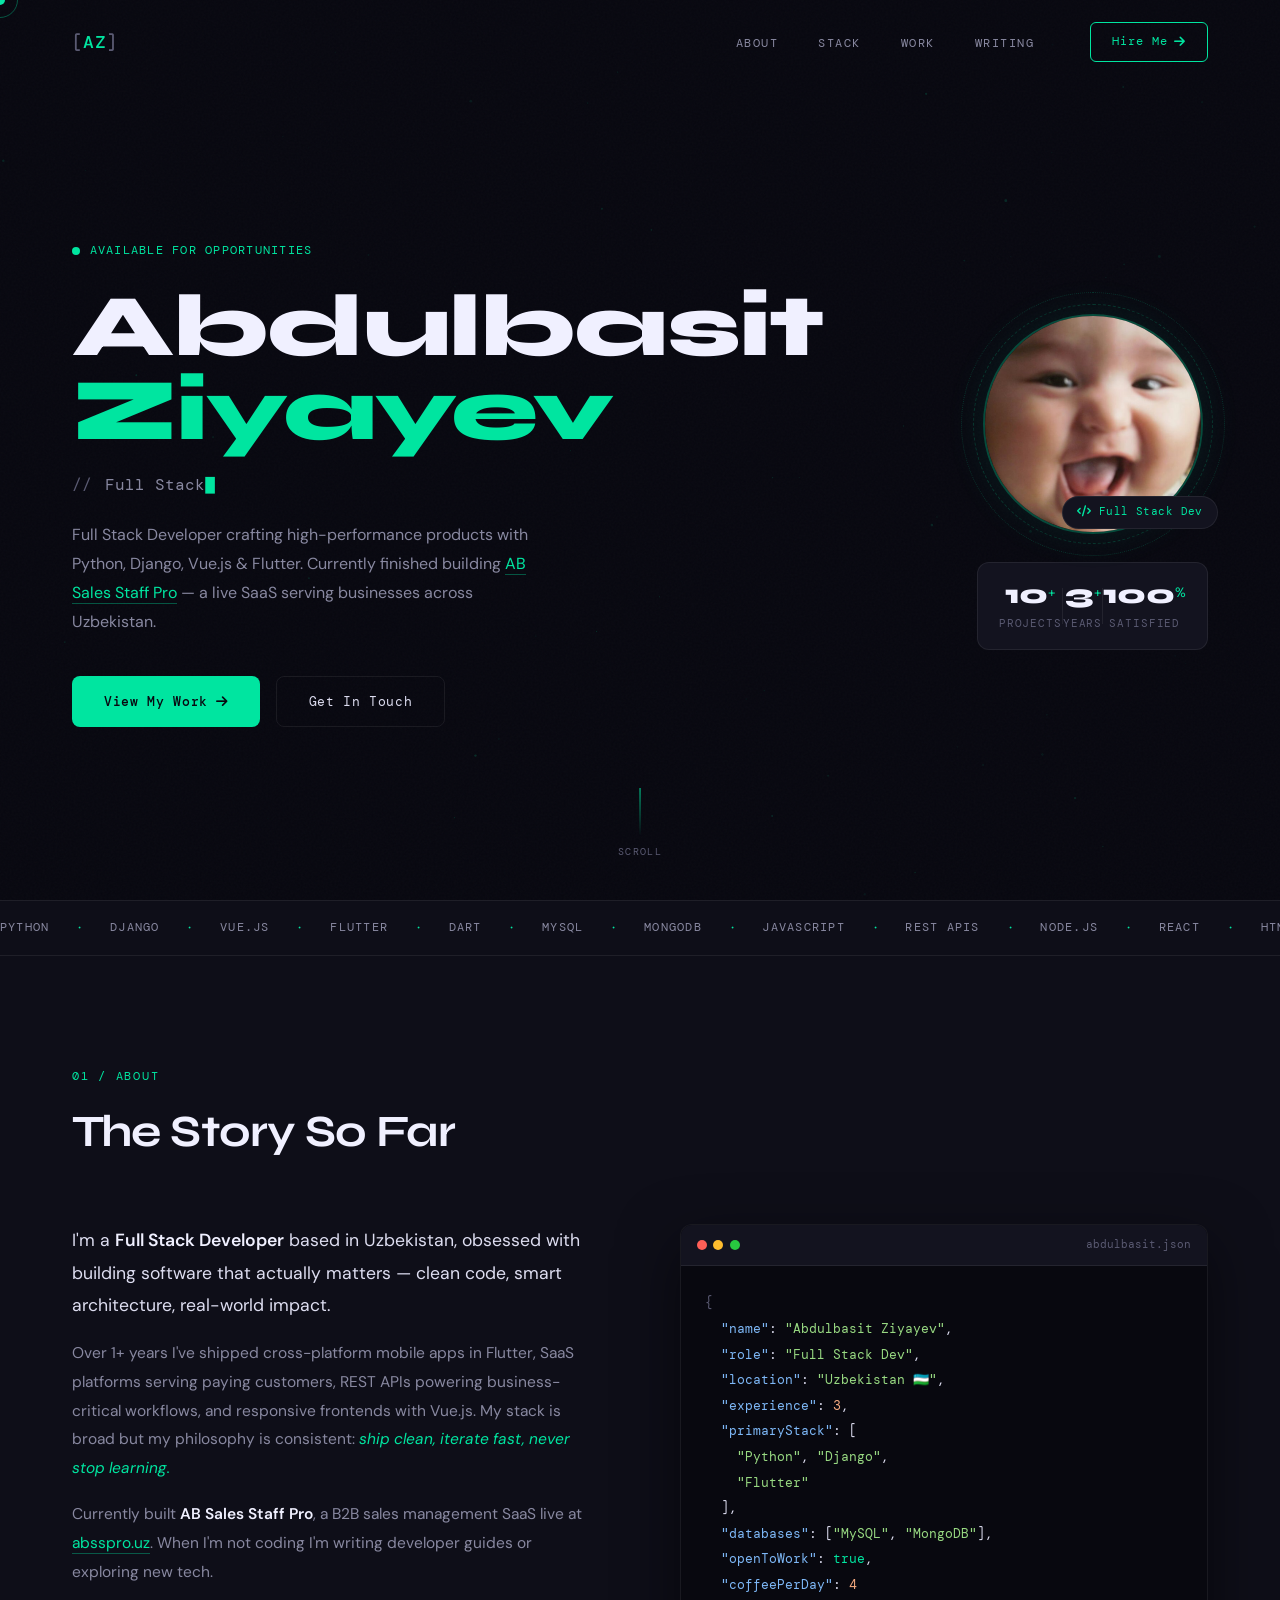
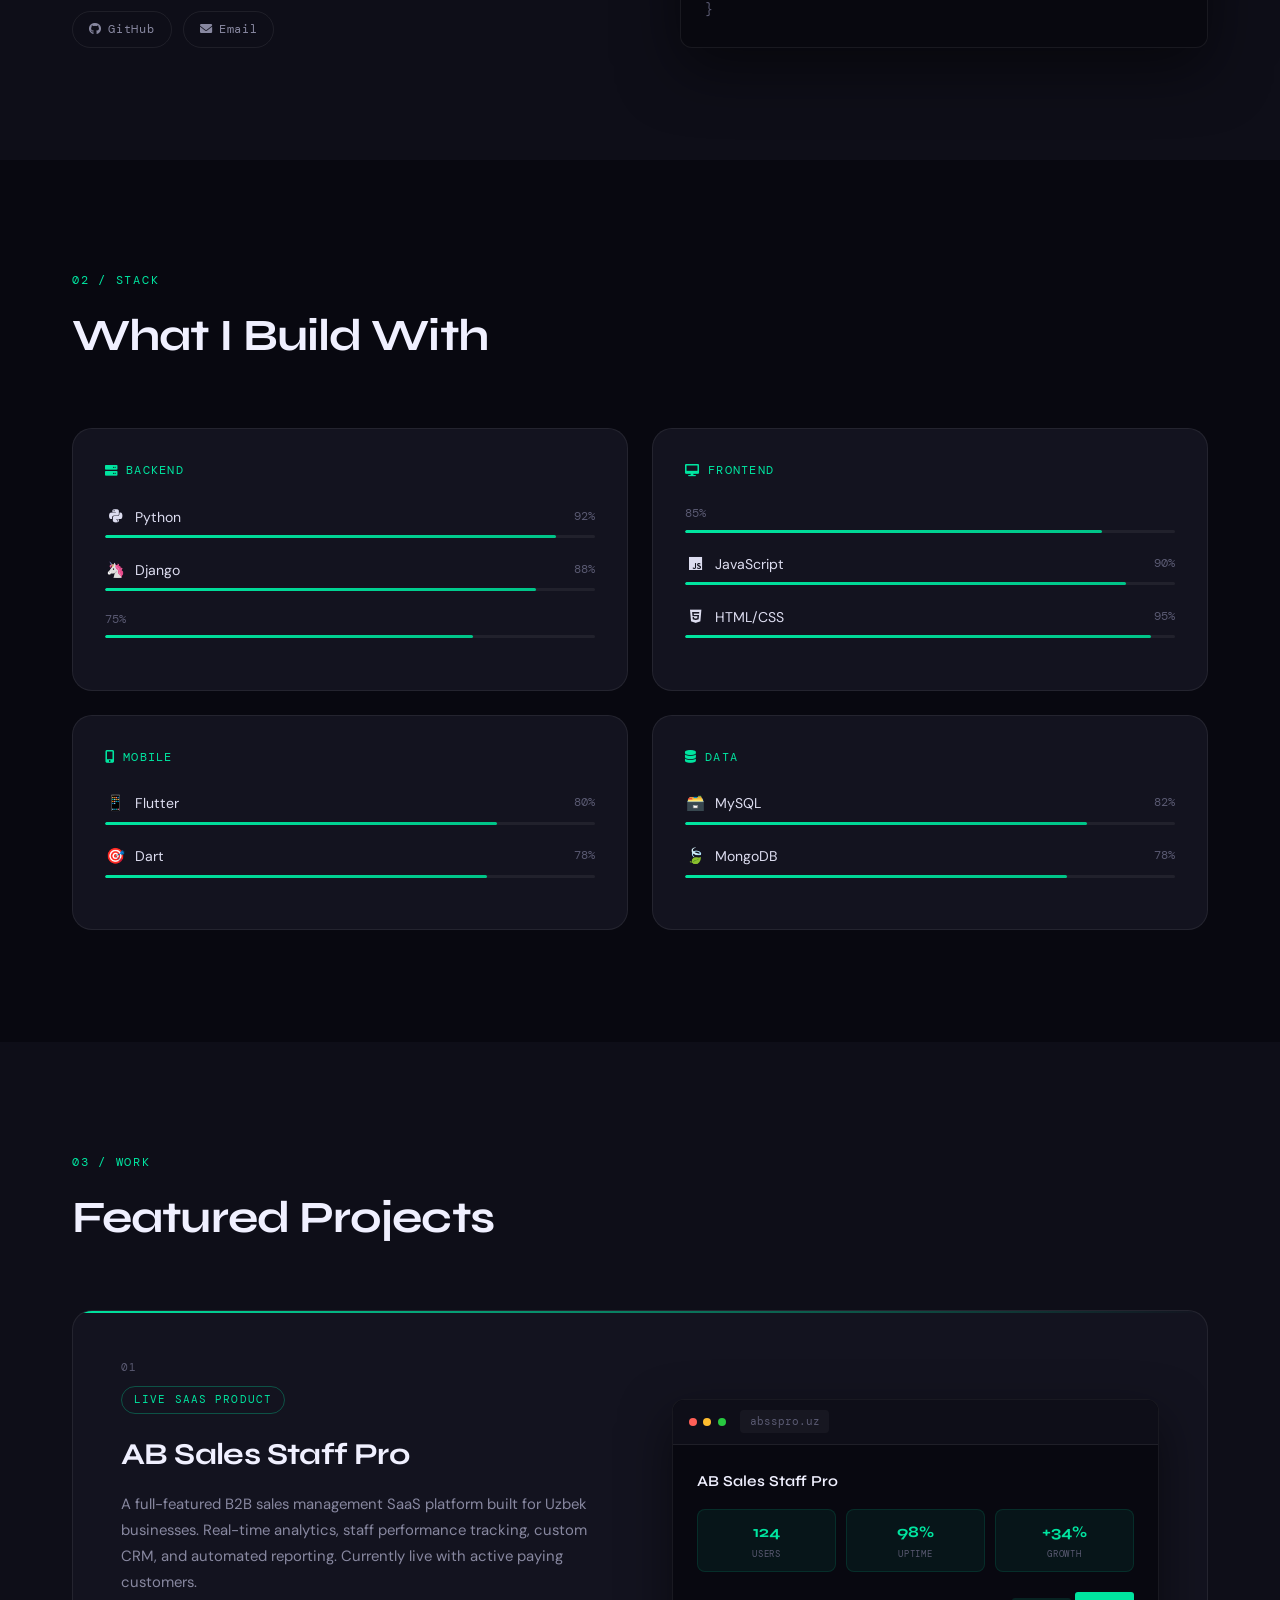
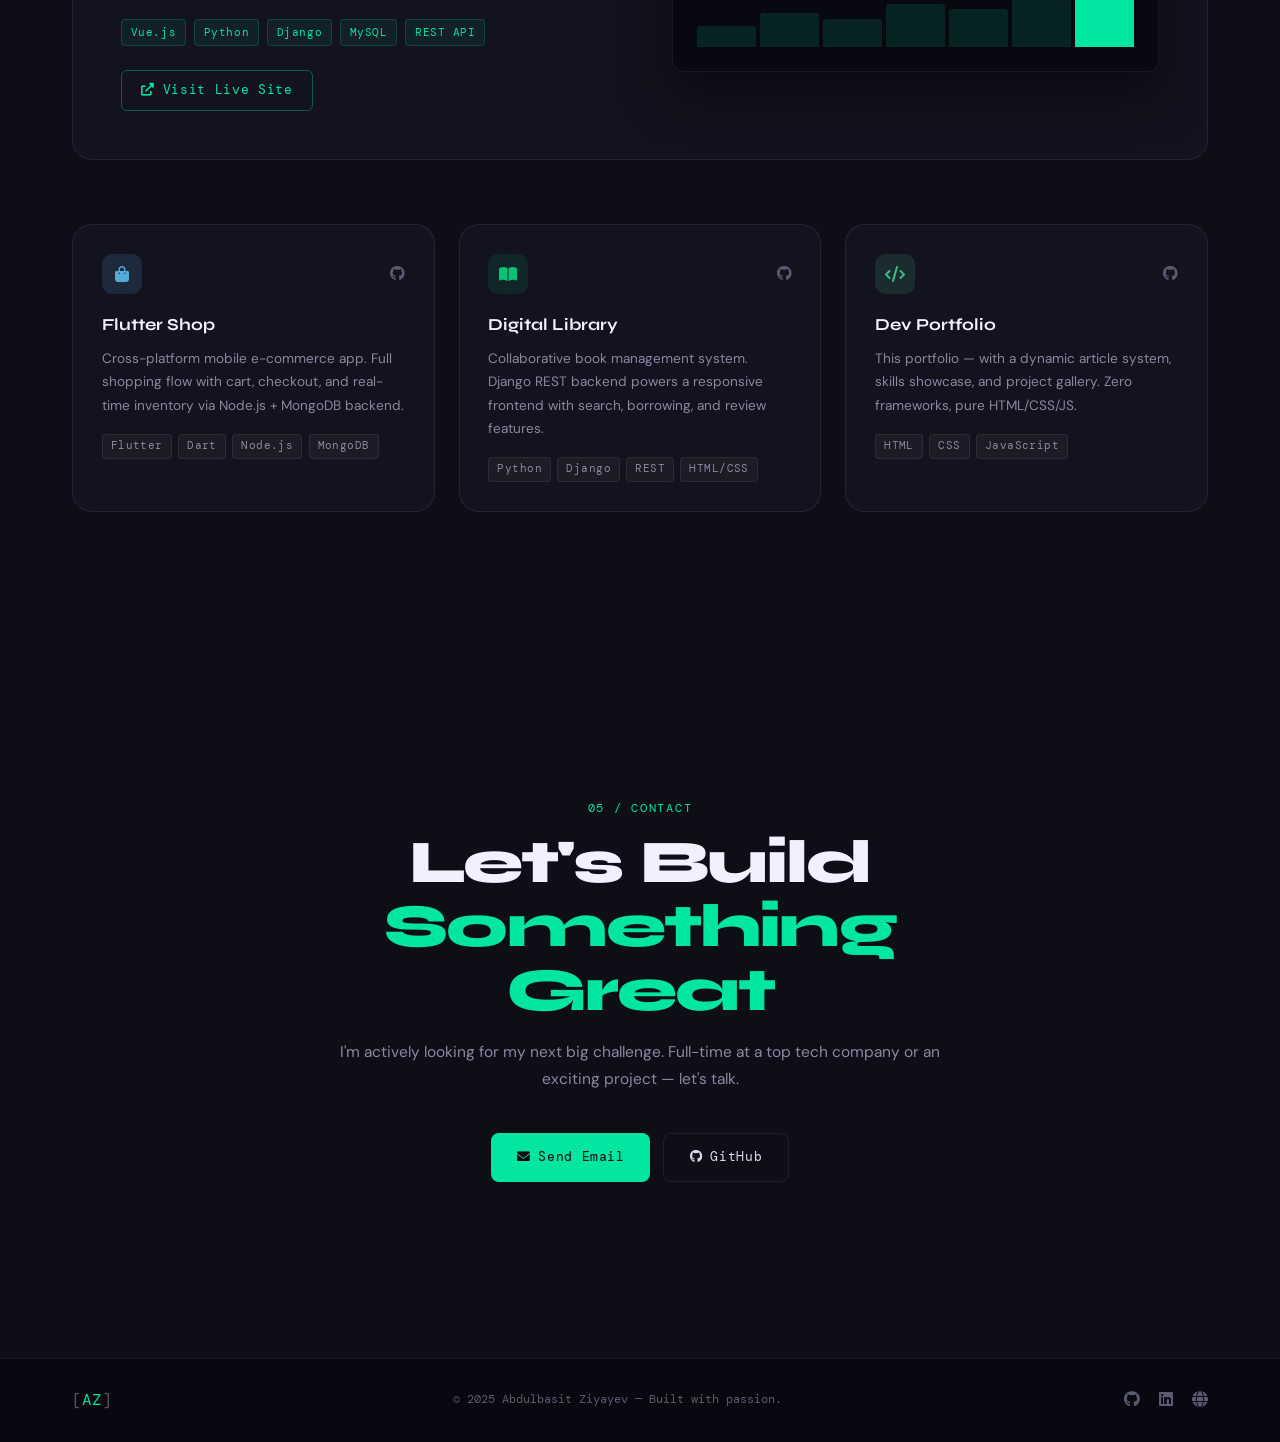
==== index.html @ 032d6f29 "Update index.html" ====
<!DOCTYPE html>
<html lang="en">
<head>
  <meta charset="UTF-8" />
  <meta name="viewport" content="width=device-width, initial-scale=1.0"/>
  <title>Abdulbasit Ziyayev — Full Stack Developer</title>
  <meta name="description" content="Abdulbasit Ziyayev — Full Stack Developer. Python, Django, Vue.js, Flutter. Building elegant, high-performance digital products. Open to big tech opportunities." />
  <meta name="keywords" content="Abdulbasit Ziyayev, Full Stack Developer, Python, Django, Vue.js, Flutter, Portfolio, Uzbekistan" />
  <link rel="preconnect" href="https://fonts.googleapis.com">
  <link href="https://fonts.googleapis.com/css2?family=Syne:wght@400;600;700;800&family=DM+Mono:ital,wght@0,300;0,400;0,500;1,300&family=DM+Sans:wght@300;400;500&display=swap" rel="stylesheet">
  <link href="https://cdnjs.cloudflare.com/ajax/libs/font-awesome/6.0.0/css/all.min.css" rel="stylesheet">
  <link rel="stylesheet" href="styles.css">
</head>
<body>
  <div class="cursor" id="cursor"></div>
  <div class="cursor-follower" id="cursorFollower"></div>
  <div class="noise"></div>

  <!-- NAV -->
  <nav class="navbar" id="navbar">
    <div class="nav-inner">
      <a href="#home" class="nav-logo"><span class="lb">[</span>AZ<span class="lb">]</span></a>
      <ul class="nav-links">
        <li><a href="#about" class="nav-link" data-text="About">About</a></li>
        <li><a href="#skills" class="nav-link" data-text="Stack">Stack</a></li>
        <li><a href="#projects" class="nav-link" data-text="Work">Work</a></li>
        <li><a href="articles.html" class="nav-link" data-text="Writing">Writing</a></li>
      </ul>
      <a href="#contact" class="nav-cta">Hire Me <i class="fas fa-arrow-right"></i></a>
      <button class="hamburger" id="hamburger" aria-label="Menu">
        <span></span><span></span>
      </button>
    </div>
    <div class="mobile-menu" id="mobileMenu">
      <a href="#about" class="m-link">About</a>
      <a href="#skills" class="m-link">Stack</a>
      <a href="#projects" class="m-link">Work</a>
      <a href="articles.html" class="m-link">Writing</a>
      <a href="#contact" class="m-link m-cta">Hire Me</a>
    </div>
  </nav>

  <!-- HERO -->
  <section id="home" class="hero">
    <canvas id="heroCanvas"></canvas>
    <div class="hero-content">
      <div class="hero-label"><span class="pulse-dot"></span>Available for opportunities</div>
      <h1 class="hero-name">
        <span class="hn-1">Abdulbasit</span>
        <span class="hn-2">Ziyayev</span>
      </h1>
      <div class="hero-role">
        <span class="role-prefix">// </span><span id="roleText"></span><span class="blink">█</span>
      </div>
      <p class="hero-desc">
        Full Stack Developer crafting high-performance products with Python, Django, Vue.js &amp; Flutter.
        Currently finished building <a href="https://absspro.uz/uz/" target="_blank" class="il">AB Sales Staff Pro</a>
        — a live SaaS serving businesses across Uzbekistan.
      </p>
      <div class="hero-btns">
        <a href="#projects" class="hbtn primary">View My Work <i class="fas fa-arrow-right"></i></a>
        <a href="#contact" class="hbtn ghost">Get In Touch</a>
      </div>
    </div>
    <div class="hero-aside">
      <div class="photo-wrap">
        <div class="photo-ring ring1"></div>
        <div class="photo-ring ring2"></div>
        <img src="profile_pic.jpg" alt="Abdulbasit Ziyayev" class="hero-photo" />
        <div class="photo-badge"><i class="fas fa-code"></i> Full Stack Dev</div>
      </div>
      <div class="hero-counters">
        <div class="hc"><span class="hc-n" data-target="10">0</span><sup>+</sup><div class="hc-l">Projects</div></div>
        <div class="hc-sep"></div>
        <div class="hc"><span class="hc-n" data-target="3">1</span><sup>+</sup><div class="hc-l">Years</div></div>
        <div class="hc-sep"></div>
        <div class="hc"><span class="hc-n" data-target="100">0</span><sup>%</sup><div class="hc-l">Satisfied</div></div>
      </div>
    </div>
    <div class="hero-scroll-hint">
      <div class="scroll-bar"></div>
      <span>scroll</span>
    </div>
  </section>

  <!-- MARQUEE STRIP -->
  <div class="marquee-wrap">
    <div class="marquee-track">
      <div class="marquee-inner" id="marqueeInner">
        <span>Python</span><em>·</em><span>Django</span><em>·</em><span>Vue.js</span><em>·</em>
        <span>Flutter</span><em>·</em><span>Dart</span><em>·</em><span>MySQL</span><em>·</em>
        <span>MongoDB</span><em>·</em><span>JavaScript</span><em>·</em><span>REST APIs</span><em>·</em>
        <span>Node.js</span><em>·</em><span>React</span><em>·</em><span>HTML/CSS</span><em>·</em>
        <span>Python</span><em>·</em><span>Django</span><em>·</em><span>Vue.js</span><em>·</em>
        <span>Flutter</span><em>·</em><span>Dart</span><em>·</em><span>MySQL</span><em>·</em>
        <span>MongoDB</span><em>·</em><span>JavaScript</span><em>·</em><span>REST APIs</span><em>·</em>
        <span>Node.js</span><em>·</em><span>React</span><em>·</em><span>HTML/CSS</span><em>·</em>
      </div>
    </div>
  </div>

  <!-- ABOUT -->
  <section id="about" class="section about-section">
    <div class="sc">
      <div class="sh">
        <span class="stag">01 / About</span>
        <h2 class="stitle">The Story So Far</h2>
      </div>
      <div class="about-grid">
        <div class="about-text reveal">
          <p class="ap lead">I'm a <strong>Full Stack Developer</strong> based in Uzbekistan, obsessed with building software that actually matters — clean code, smart architecture, real-world impact.</p>
          <p class="ap">Over 1+ years I've shipped cross-platform mobile apps in Flutter, SaaS platforms serving paying customers, REST APIs powering business-critical workflows, and responsive frontends with Vue.js. My stack is broad but my philosophy is consistent: <em>ship clean, iterate fast, never stop learning.</em></p>
          <p class="ap">Currently built <strong>AB Sales Staff Pro</strong>, a B2B sales management SaaS live at <a href="https://absspro.uz/uz/" target="_blank" class="il">absspro.uz</a>. When I'm not coding I'm writing developer guides or exploring new tech.</p>
          <div class="about-socials">
            <a href="https://github.com/javlonovic" target="_blank" class="sp"><i class="fab fa-github"></i> GitHub</a>
            <a href="mailto:javlonovic@gmail.com" class="sp"><i class="fas fa-envelope"></i> Email</a>
          </div>
        </div>
        <div class="about-card reveal">
          <div class="terminal">
            <div class="term-top">
              <span class="td r"></span><span class="td y"></span><span class="td g"></span>
              <span class="tname">abdulbasit.json</span>
            </div>
            <pre class="term-code"><span class="tb">{</span>
  <span class="tk">"name"</span>: <span class="ts">"Abdulbasit Ziyayev"</span>,
  <span class="tk">"role"</span>: <span class="ts">"Full Stack Dev"</span>,
  <span class="tk">"location"</span>: <span class="ts">"Uzbekistan 🇺🇿"</span>,
  <span class="tk">"experience"</span>: <span class="tn">3</span>,
  <span class="tk">"primaryStack"</span>: [
    <span class="ts">"Python"</span>, <span class="ts">"Django"</span>,
    <span class="ts">"Flutter"</span>
  ],
  <span class="tk">"databases"</span>: [<span class="ts">"MySQL"</span>, <span class="ts">"MongoDB"</span>],
  <span class="tk">"openToWork"</span>: <span class="tg">true</span>,
  <span class="tk">"coffeePerDay"</span>: <span class="tn">4</span>
<span class="tb">}</span></pre>
          </div>
        </div>
      </div>
    </div>
  </section>

  <!-- SKILLS -->
  <section id="skills" class="section skills-section">
    <div class="sc">
      <div class="sh">
        <span class="stag">02 / Stack</span>
        <h2 class="stitle">What I Build With</h2>
      </div>
      <div class="skill-groups">
        <div class="sg reveal">
          <div class="sg-label"><i class="fas fa-server"></i> Backend</div>
          <div class="sg-list">
            <div class="si"><div class="si-head"><span class="si-icon"><i class="fab fa-python"></i></span><span class="si-name">Python</span><span class="si-pct">92%</span></div><div class="si-bar"><div class="si-fill" data-w="92"></div></div></div>
            <div class="si"><div class="si-head"><span class="si-icon">🦄</span><span class="si-name">Django</span><span class="si-pct">88%</span></div><div class="si-bar"><div class="si-fill" data-w="88"></div></div></div>
            <div class="si"><div class="si-head"><span class="si-pct">75%</span></div><div class="si-bar"><div class="si-fill" data-w="75"></div></div></div>
          </div>
        </div>
        <div class="sg reveal">
          <div class="sg-label"><i class="fas fa-desktop"></i> Frontend</div>
          <div class="sg-list">
            <div class="si"><div class="si-head"><span class="si-pct">85%</span></div><div class="si-bar"><div class="si-fill" data-w="85"></div></div></div>
            <div class="si"><div class="si-head"><span class="si-icon"><i class="fab fa-js"></i></span><span class="si-name">JavaScript</span><span class="si-pct">90%</span></div><div class="si-bar"><div class="si-fill" data-w="90"></div></div></div>
            <div class="si"><div class="si-head"><span class="si-icon"><i class="fab fa-html5"></i></span><span class="si-name">HTML/CSS</span><span class="si-pct">95%</span></div><div class="si-bar"><div class="si-fill" data-w="95"></div></div></div>
          </div>
        </div>
        <div class="sg reveal">
          <div class="sg-label"><i class="fas fa-mobile-alt"></i> Mobile</div>
          <div class="sg-list">
            <div class="si"><div class="si-head"><span class="si-icon">📱</span><span class="si-name">Flutter</span><span class="si-pct">80%</span></div><div class="si-bar"><div class="si-fill" data-w="80"></div></div></div>
            <div class="si"><div class="si-head"><span class="si-icon">🎯</span><span class="si-name">Dart</span><span class="si-pct">78%</span></div><div class="si-bar"><div class="si-fill" data-w="78"></div></div></div>
          </div>
        </div>
        <div class="sg reveal">
          <div class="sg-label"><i class="fas fa-database"></i> Data</div>
          <div class="sg-list">
            <div class="si"><div class="si-head"><span class="si-icon">🗃️</span><span class="si-name">MySQL</span><span class="si-pct">82%</span></div><div class="si-bar"><div class="si-fill" data-w="82"></div></div></div>
            <div class="si"><div class="si-head"><span class="si-icon">🍃</span><span class="si-name">MongoDB</span><span class="si-pct">78%</span></div><div class="si-bar"><div class="si-fill" data-w="78"></div></div></div>
          </div>
        </div>
      </div>
    </div>
  </section>

  <!-- PROJECTS -->
  <section id="projects" class="section projects-section">
    <div class="sc">
      <div class="sh">
        <span class="stag">03 / Work</span>
        <h2 class="stitle">Featured Projects</h2>
      </div>

      <!-- Featured Project -->
      <div class="featured-project reveal">
        <div class="fp-info">
          <span class="fp-index">01</span>
          <span class="fp-type">Live SaaS Product</span>
          <h3 class="fp-name">AB Sales Staff Pro</h3>
          <p class="fp-desc">A full-featured B2B sales management SaaS platform built for Uzbek businesses. Real-time analytics, staff performance tracking, custom CRM, and automated reporting. Currently live with active paying customers.</p>
          <div class="fp-stack"><span>Vue.js</span><span>Python</span><span>Django</span><span>MySQL</span><span>REST API</span></div>
          <a href="https://absspro.uz/uz/" target="_blank" class="fp-link"><i class="fas fa-external-link-alt"></i> Visit Live Site</a>
        </div>
        <div class="fp-mock">
          <div class="mock-browser">
            <div class="mb-bar"><span></span><span></span><span></span><div class="mb-url">absspro.uz</div></div>
            <div class="mb-content">
              <div class="mb-title">AB Sales Staff Pro</div>
              <div class="mb-metrics">
                <div class="mm"><div class="mm-val">124</div><div class="mm-lbl">Users</div></div>
                <div class="mm"><div class="mm-val">98%</div><div class="mm-lbl">Uptime</div></div>
                <div class="mm"><div class="mm-val">+34%</div><div class="mm-lbl">Growth</div></div>
              </div>
              <div class="mb-chart">
                <div class="cb" style="height:38%"></div>
                <div class="cb" style="height:62%"></div>
                <div class="cb" style="height:50%"></div>
                <div class="cb" style="height:78%"></div>
                <div class="cb" style="height:68%"></div>
                <div class="cb" style="height:88%"></div>
                <div class="cb active" style="height:100%"></div>
              </div>
            </div>
          </div>
        </div>
      </div>

      <!-- Project Cards -->
      <div class="proj-grid">
        <div class="pc reveal">
          <div class="pc-hd">
            <div class="pci flutter"><i class="fas fa-shopping-bag"></i></div>
            <a href="https://github.com/javlonovic/shop_flutter" target="_blank" class="pc-gh"><i class="fab fa-github"></i></a>
          </div>
          <h4 class="pct">Flutter Shop</h4>
          <p class="pcd">Cross-platform mobile e-commerce app. Full shopping flow with cart, checkout, and real-time inventory via Node.js + MongoDB backend.</p>
          <div class="pcs"><span>Flutter</span><span>Dart</span><span>Node.js</span><span>MongoDB</span></div>
        </div>
        <div class="pc reveal">
          <div class="pc-hd">
            <div class="pci dj"><i class="fas fa-book-open"></i></div>
            <a href="#" class="pc-gh"><i class="fab fa-github"></i></a>
          </div>
          <h4 class="pct">Digital Library</h4>
          <p class="pcd">Collaborative book management system. Django REST backend powers a responsive frontend with search, borrowing, and review features.</p>
          <div class="pcs"><span>Python</span><span>Django</span><span>REST</span><span>HTML/CSS</span></div>
        </div>
        <div class="pc reveal">
          <div class="pc-hd">
            <div class="pci vue"><i class="fas fa-code"></i></div>
            <a href="https://github.com/javlonovic/portfolio" target="_blank" class="pc-gh"><i class="fab fa-github"></i></a>
          </div>
          <h4 class="pct">Dev Portfolio</h4>
          <p class="pcd">This portfolio — with a dynamic article system, skills showcase, and project gallery. Zero frameworks, pure HTML/CSS/JS.</p>
          <div class="pcs"><span>HTML</span><span>CSS</span><span>JavaScript</span></div>
        </div>
      </div>
    </div>
  </section>

  
  <!-- CONTACT -->
  <section id="contact" class="section contact-section">
    <div class="sc">
      <div class="contact-box reveal">
        <span class="stag">05 / Contact</span>
        <h2 class="contact-h">Let's Build<br><span class="accent">Something Great</span></h2>
        <p class="contact-p">I'm actively looking for my next big challenge. Full-time at a top tech company or an exciting project — let's talk.</p>
        <div class="contact-btns">
          <a href="mailto:javlonovic@gmail.com" class="cbtn primary"><i class="fas fa-envelope"></i> Send Email</a>
          <a href="https://github.com/javlonovic" target="_blank" class="cbtn ghost"><i class="fab fa-github"></i> GitHub</a>
        </div>
      </div>
    </div>
  </section>

  <!-- FOOTER -->
  <footer class="site-footer">
    <div class="sf-inner">
      <span class="sf-logo"><span class="lb">[</span>AZ<span class="lb">]</span></span>
      <span class="sf-copy">© 2025 Abdulbasit Ziyayev — Built with passion.</span>
      <div class="sf-links">
        <a href="https://github.com/javlonovic" target="_blank"><i class="fab fa-github"></i></a>
        <a href="#"><i class="fab fa-linkedin"></i></a>
        <a href="https://absspro.uz/uz/" target="_blank"><i class="fas fa-globe"></i></a>
      </div>
    </div>
  </footer>

  <script src="script.js"></script>
</body>
</html>
---- styles.css ----
/* ============================================================
   ABDULBASIT ZIYAYEV — PORTFOLIO STYLES
   Design: Dark editorial with electric green accents
   Fonts: Syne (display) + DM Mono (code) + DM Sans (body)
============================================================ */

/* ── Variables ─────────────────────────────────────────── */
:root {
  --bg:        #080810;
  --bg2:       #0e0e18;
  --bg3:       #13131f;
  --border:    rgba(255,255,255,0.07);
  --accent:    #00e5a0;
  --accent2:   #00c488;
  --dim:       #5a5a72;
  --muted:     #8888a0;
  --text:      #ddddf0;
  --white:     #f0f0ff;
  --font-d:    'Syne', sans-serif;
  --font-m:    'DM Mono', monospace;
  --font-b:    'DM Sans', sans-serif;
  --r:         12px;
  --r2:        20px;
  --ease:      cubic-bezier(0.25, 0.46, 0.45, 0.94);
}

/* ── Reset ─────────────────────────────────────────────── */
*, *::before, *::after { margin:0; padding:0; box-sizing:border-box; }
html { scroll-behavior:smooth; font-size:16px; }
body {
  background: var(--bg);
  color: var(--text);
  font-family: var(--font-b);
  line-height: 1.6;
  overflow-x: hidden;
  cursor: none;
}
a { color: inherit; text-decoration: none; }
img { max-width: 100%; display: block; }
button { cursor: none; border: none; background: none; }

/* ── Cursor ─────────────────────────────────────────────── */
.cursor {
  width: 10px; height: 10px;
  background: var(--accent);
  border-radius: 50%;
  position: fixed; top: 0; left: 0;
  pointer-events: none; z-index: 9999;
  transform: translate(-50%,-50%);
  transition: width 0.2s, height 0.2s;
  mix-blend-mode: screen;
}
.cursor-follower {
  width: 36px; height: 36px;
  border: 1.5px solid rgba(0,229,160,0.35);
  border-radius: 50%;
  position: fixed; top: 0; left: 0;
  pointer-events: none; z-index: 9998;
  transform: translate(-50%,-50%);
  transition: transform 0.18s var(--ease), opacity 0.2s;
}

/* ── Noise Overlay ──────────────────────────────────────── */
.noise {
  position: fixed; inset: 0; pointer-events: none; z-index: 1;
  opacity: 0.025;
  background-image: url("data:image/svg+xml,%3Csvg viewBox='0 0 512 512' xmlns='http://www.w3.org/2000/svg'%3E%3Cfilter id='n'%3E%3CfeTurbulence type='fractalNoise' baseFrequency='0.85' numOctaves='4' stitchTiles='stitch'/%3E%3C/filter%3E%3Crect width='100%25' height='100%25' filter='url(%23n)'/%3E%3C/svg%3E");
}

/* ── Navbar ─────────────────────────────────────────────── */
.navbar {
  position: fixed; top: 0; width: 100%; z-index: 500;
  transition: background 0.3s, border-color 0.3s;
  border-bottom: 1px solid transparent;
}
.navbar.scrolled {
  background: rgba(8,8,16,0.92);
  border-color: var(--border);
  backdrop-filter: blur(16px);
}
.nav-inner {
  max-width: 1200px; margin: 0 auto;
  padding: 1.4rem 2rem;
  display: flex; align-items: center; gap: 2rem;
}
.nav-logo {
  font-family: var(--font-m); font-size: 1.1rem;
  color: var(--accent); font-weight: 500; letter-spacing: 0.02em;
}
.lb { color: var(--dim); }
.nav-links {
  display: flex; gap: 2.5rem; list-style: none; margin-left: auto;
}
.nav-link {
  font-family: var(--font-m); font-size: 0.78rem;
  color: var(--muted); letter-spacing: 0.12em;
  text-transform: uppercase;
  transition: color 0.2s;
  position: relative;
}
.nav-link::after {
  content: ''; position: absolute; bottom: -3px; left: 0;
  width: 0; height: 1px; background: var(--accent);
  transition: width 0.25s var(--ease);
}
.nav-link:hover { color: var(--white); }
.nav-link:hover::after { width: 100%; }
.nav-cta {
  margin-left: 1.5rem;
  font-family: var(--font-m); font-size: 0.78rem; letter-spacing: 0.08em;
  padding: 0.55rem 1.3rem;
  border: 1px solid var(--accent);
  color: var(--accent); border-radius: 6px;
  transition: background 0.2s, color 0.2s;
  white-space: nowrap; display: flex; align-items: center; gap: 0.4rem;
}
.nav-cta:hover { background: var(--accent); color: var(--bg); }
.hamburger {
  display: none; flex-direction: column; gap: 6px;
  padding: 4px; margin-left: auto;
}
.hamburger span {
  display: block; width: 22px; height: 2px;
  background: var(--text); border-radius: 2px; transition: 0.3s;
}
.hamburger.open span:nth-child(1) { transform: rotate(45deg) translate(5px,5px); }
.hamburger.open span:nth-child(2) { transform: rotate(-45deg) translate(5px,-5px); }
.mobile-menu {
  display: none; flex-direction: column; align-items: center;
  background: rgba(8,8,16,0.98); border-top: 1px solid var(--border);
  padding: 1.5rem 0;
}
.mobile-menu.open { display: flex; }
.m-link {
  font-family: var(--font-m); font-size: 0.9rem; letter-spacing: 0.1em;
  text-transform: uppercase; color: var(--muted);
  padding: 0.9rem 2rem; width: 100%; text-align: center;
  transition: color 0.2s, background 0.2s;
}
.m-link:hover { color: var(--white); background: rgba(255,255,255,0.03); }
.m-cta { color: var(--accent); }

/* ── Hero ───────────────────────────────────────────────── */
.hero {
  min-height: 100vh;
  display: grid; grid-template-columns: 1fr auto;
  align-items: center; gap: 4rem;
  padding: 8rem 2rem 4rem;
  max-width: 1200px; margin: 0 auto;
  position: relative;
}
#heroCanvas {
  position: fixed; inset: 0; width: 100%; height: 100%;
  pointer-events: none; z-index: 0; opacity: 0.3;
}
.hero-content, .hero-aside { position: relative; z-index: 2; }
.hero-label {
  display: inline-flex; align-items: center; gap: 0.6rem;
  font-family: var(--font-m); font-size: 0.78rem; letter-spacing: 0.1em;
  color: var(--accent); text-transform: uppercase; margin-bottom: 1.5rem;
}
.pulse-dot {
  width: 8px; height: 8px; border-radius: 50%; background: var(--accent);
  animation: pulseDot 2s infinite;
}
@keyframes pulseDot {
  0%,100% { box-shadow: 0 0 0 0 rgba(0,229,160,0.6); }
  50%      { box-shadow: 0 0 0 8px rgba(0,229,160,0); }
}
.hero-name {
  font-family: var(--font-d); font-weight: 800;
  font-size: clamp(3rem, 7vw, 5.5rem);
  line-height: 0.95; letter-spacing: -0.02em;
  margin-bottom: 1.2rem;
}
.hn-1 { display: block; color: var(--white); opacity: 0; animation: slideUp 0.7s var(--ease) 0.2s forwards; }
.hn-2 { display: block; color: var(--accent); opacity: 0; animation: slideUp 0.7s var(--ease) 0.4s forwards; }
@keyframes slideUp {
  from { opacity: 0; transform: translateY(28px); }
  to   { opacity: 1; transform: translateY(0); }
}
.hero-role {
  font-family: var(--font-m); font-size: 1rem; color: var(--muted);
  margin-bottom: 1.5rem; opacity: 0; animation: fadeIn 0.6s ease 0.8s forwards;
}
.role-prefix { color: var(--dim); margin-right: 0.2rem; }
.blink { animation: blink 1s step-end infinite; color: var(--accent); }
@keyframes blink { 0%,100%{opacity:1} 50%{opacity:0} }
@keyframes fadeIn { from{opacity:0} to{opacity:1} }
.hero-desc {
  font-size: 1rem; color: var(--muted); line-height: 1.8;
  max-width: 480px; margin-bottom: 2.5rem;
  opacity: 0; animation: fadeIn 0.6s ease 1s forwards;
}
.il {
  color: var(--accent);
  border-bottom: 1px solid rgba(0,229,160,0.35);
  transition: border-color 0.2s;
}
.il:hover { border-color: var(--accent); }
.hero-btns {
  display: flex; gap: 1rem; flex-wrap: wrap;
  opacity: 0; animation: fadeIn 0.6s ease 1.2s forwards;
}
.hbtn {
  font-family: var(--font-m); font-size: 0.82rem; letter-spacing: 0.05em;
  padding: 0.85rem 2rem; border-radius: 8px;
  transition: all 0.25s var(--ease);
  display: inline-flex; align-items: center; gap: 0.5rem;
}
.hbtn.primary { background: var(--accent); color: var(--bg); font-weight: 500; }
.hbtn.primary:hover { background: var(--accent2); transform: translateY(-2px); box-shadow: 0 8px 24px rgba(0,229,160,0.3); }
.hbtn.ghost { border: 1px solid var(--border); color: var(--text); }
.hbtn.ghost:hover { border-color: var(--accent); color: var(--accent); transform: translateY(-2px); }

/* Hero Aside */
.hero-aside {
  display: flex; flex-direction: column; align-items: center; gap: 1.8rem;
  opacity: 0; animation: fadeIn 0.8s ease 0.6s forwards;
}
.photo-wrap { position: relative; width: 220px; height: 220px; }
.photo-ring {
  position: absolute; border-radius: 50%;
  border: 1px dashed rgba(0,229,160,0.18);
}
.ring1 { inset: -10px; animation: spinRing 9s linear infinite; }
.ring2 { inset: -22px; border-style: dotted; animation: spinRing 15s linear infinite reverse; }
@keyframes spinRing { to { transform: rotate(360deg); } }
.hero-photo {
  width: 220px; height: 220px; border-radius: 50%;
  object-fit: cover; border: 2px solid rgba(0,229,160,0.3);
  box-shadow: 0 0 40px rgba(0,229,160,0.1);
}
.photo-badge {
  position: absolute; bottom: 5px; right: -15px;
  background: var(--bg3); border: 1px solid var(--border);
  border-radius: 30px; padding: 0.4rem 0.85rem;
  font-family: var(--font-m); font-size: 0.7rem; color: var(--accent);
  white-space: nowrap; letter-spacing: 0.04em;
}
.hero-counters {
  display: flex; gap: 0; align-items: center;
  background: var(--bg3); border: 1px solid var(--border);
  border-radius: var(--r); padding: 1.1rem 1.3rem; width: 100%;
}
.hc { text-align: center; flex: 1; }
.hc-n {
  font-family: var(--font-d); font-size: 1.7rem; font-weight: 800;
  color: var(--white); line-height: 1;
}
.hc sup { font-size: 0.85rem; color: var(--accent); }
.hc-l { font-size: 0.68rem; color: var(--dim); text-transform: uppercase; letter-spacing: 0.08em; margin-top: 4px; font-family: var(--font-m); }
.hc-sep { width: 1px; height: 36px; background: var(--border); }
.hero-scroll-hint {
  position: absolute; bottom: 2.5rem; left: 50%;
  transform: translateX(-50%);
  display: flex; flex-direction: column; align-items: center; gap: 0.5rem;
  z-index: 2;
}
.scroll-bar {
  width: 1px; height: 48px; background: linear-gradient(to bottom, var(--accent), transparent);
  animation: scrollBar 2s ease infinite;
}
@keyframes scrollBar {
  0%   { transform: scaleY(0); transform-origin: top; opacity: 1; }
  60%  { transform: scaleY(1); transform-origin: top; opacity: 1; }
  100% { transform: scaleY(1); transform-origin: bottom; opacity: 0; }
}
.hero-scroll-hint span { font-family: var(--font-m); font-size: 0.62rem; color: var(--dim); text-transform: uppercase; letter-spacing: 0.15em; }

/* ── Marquee ─────────────────────────────────────────────── */
.marquee-wrap {
  overflow: hidden; border-top: 1px solid var(--border); border-bottom: 1px solid var(--border);
  background: var(--bg2); padding: 0.9rem 0; position: relative; z-index: 3;
}
.marquee-track { display: flex; overflow: hidden; }
.marquee-inner {
  display: flex; align-items: center; gap: 1.8rem;
  white-space: nowrap; flex-shrink: 0;
  animation: marquee 24s linear infinite; padding-right: 1.8rem;
}
.marquee-inner span { font-family: var(--font-m); font-size: 0.78rem; letter-spacing: 0.1em; text-transform: uppercase; color: var(--muted); }
.marquee-inner em { color: var(--accent); font-style: normal; }
@keyframes marquee { from { transform: translateX(0); } to { transform: translateX(-50%); } }

/* ── Section Base ────────────────────────────────────────── */
.section { padding: 7rem 0; position: relative; z-index: 2; }
.sc { max-width: 1200px; margin: 0 auto; padding: 0 2rem; }
.sh { margin-bottom: 3.5rem; }
.stag {
  font-family: var(--font-m); font-size: 0.72rem; letter-spacing: 0.15em;
  text-transform: uppercase; color: var(--accent);
  display: block; margin-bottom: 0.6rem;
}
.stitle {
  font-family: var(--font-d); font-weight: 700;
  font-size: clamp(2rem, 4vw, 2.8rem); color: var(--white);
  letter-spacing: -0.02em;
}

/* Reveal */
.reveal {
  opacity: 0; transform: translateY(28px);
  transition: opacity 0.7s var(--ease), transform 0.7s var(--ease);
}
.reveal.visible { opacity: 1; transform: translateY(0); }

/* ── About ───────────────────────────────────────────────── */
.about-section { background: var(--bg2); }
.about-grid { display: grid; grid-template-columns: 1fr 1fr; gap: 5rem; align-items: start; }
.ap { font-size: 0.97rem; color: var(--muted); line-height: 1.85; margin-bottom: 1.1rem; }
.ap.lead { font-size: 1.1rem; color: var(--text); }
.ap strong { color: var(--white); font-weight: 600; }
.ap em { color: var(--accent); font-style: italic; }
.about-socials { display: flex; flex-wrap: wrap; gap: 0.7rem; margin-top: 1.5rem; }
.sp {
  display: inline-flex; align-items: center; gap: 0.4rem;
  font-family: var(--font-m); font-size: 0.76rem; letter-spacing: 0.06em;
  padding: 0.5rem 1rem; border: 1px solid var(--border); border-radius: 30px;
  color: var(--muted); transition: all 0.2s;
}
.sp:hover { border-color: var(--accent); color: var(--accent); }

/* Terminal card */
.terminal {
  background: #08080f; border: 1px solid var(--border);
  border-radius: var(--r); overflow: hidden;
  box-shadow: 0 20px 60px rgba(0,0,0,0.5);
}
.term-top {
  display: flex; align-items: center; gap: 0.4rem;
  padding: 0.7rem 1rem; border-bottom: 1px solid var(--border);
  background: var(--bg3);
}
.td { width: 10px; height: 10px; border-radius: 50%; }
.td.r { background: #ff5f57; }
.td.y { background: #febc2e; }
.td.g { background: #28c840; }
.tname { font-family: var(--font-m); font-size: 0.7rem; color: var(--dim); margin-left: auto; }
.term-code {
  padding: 1.5rem; font-family: var(--font-m); font-size: 0.82rem;
  line-height: 1.95; overflow-x: auto; white-space: pre;
}
.tb { color: var(--dim); } .tk { color: #7eb8f7; } .ts { color: #98d982; }
.tn { color: #f5a97f; }   .tg { color: var(--accent); }

/* ── Skills ─────────────────────────────────────────────── */
.skills-section { background: var(--bg); }
.skill-groups { display: grid; grid-template-columns: 1fr 1fr; gap: 1.5rem; }
.sg {
  background: var(--bg3); border: 1px solid var(--border);
  border-radius: var(--r2); padding: 2rem;
  transition: border-color 0.3s;
}
.sg:hover { border-color: rgba(0,229,160,0.2); }
.sg-label {
  font-family: var(--font-m); font-size: 0.78rem; letter-spacing: 0.1em;
  text-transform: uppercase; color: var(--accent);
  margin-bottom: 1.5rem; display: flex; align-items: center; gap: 0.5rem;
}
.si { margin-bottom: 1.2rem; }
.si-head { display: flex; align-items: center; gap: 0.6rem; margin-bottom: 0.4rem; }
.si-icon { font-size: 0.95rem; width: 20px; text-align: center; }
.si-name { font-size: 0.88rem; color: var(--text); flex: 1; }
.si-pct { font-family: var(--font-m); font-size: 0.72rem; color: var(--dim); }
.si-bar { height: 3px; background: rgba(255,255,255,0.06); border-radius: 3px; overflow: hidden; }
.si-fill { height: 100%; background: linear-gradient(90deg, var(--accent), var(--accent2)); border-radius: 3px; width: 0; transition: width 1.2s var(--ease); }

/* ── Projects ───────────────────────────────────────────── */
.projects-section { background: var(--bg2); }

.featured-project {
  display: grid; grid-template-columns: 1fr 1fr; gap: 4rem;
  align-items: center; margin-bottom: 4rem;
  padding: 3rem; background: var(--bg3); border: 1px solid var(--border);
  border-radius: var(--r2); position: relative; overflow: hidden;
}
.featured-project::before {
  content: ''; position: absolute; top: 0; left: 0; right: 0; height: 2px;
  background: linear-gradient(90deg, var(--accent), transparent);
}
.fp-index { font-family: var(--font-m); font-size: 0.7rem; color: var(--dim); letter-spacing: 0.1em; display: block; margin-bottom: 0.5rem; }
.fp-type {
  display: inline-block; font-family: var(--font-m); font-size: 0.7rem; letter-spacing: 0.1em;
  text-transform: uppercase; color: var(--accent);
  border: 1px solid rgba(0,229,160,0.3); border-radius: 20px;
  padding: 0.25rem 0.75rem; margin-bottom: 1rem;
}
.fp-name { font-family: var(--font-d); font-size: 1.9rem; font-weight: 700; color: var(--white); letter-spacing: -0.02em; margin-bottom: 0.8rem; }
.fp-desc { font-size: 0.93rem; color: var(--muted); line-height: 1.75; margin-bottom: 1.5rem; }
.fp-stack { display: flex; flex-wrap: wrap; gap: 0.5rem; margin-bottom: 1.5rem; }
.fp-stack span {
  font-family: var(--font-m); font-size: 0.7rem; letter-spacing: 0.05em;
  background: rgba(0,229,160,0.07); color: var(--accent);
  border: 1px solid rgba(0,229,160,0.18); border-radius: 4px; padding: 0.2rem 0.55rem;
}
.fp-link {
  display: inline-flex; align-items: center; gap: 0.5rem;
  font-family: var(--font-m); font-size: 0.8rem; letter-spacing: 0.05em;
  color: var(--accent); border: 1px solid rgba(0,229,160,0.35);
  border-radius: 6px; padding: 0.6rem 1.2rem; transition: all 0.2s;
}
.fp-link:hover { background: var(--accent); color: var(--bg); }

/* Mock browser */
.mock-browser {
  background: var(--bg); border: 1px solid var(--border);
  border-radius: var(--r); overflow: hidden;
  box-shadow: 0 20px 50px rgba(0,0,0,0.5);
}
.mb-bar {
  display: flex; align-items: center; gap: 0.4rem;
  padding: 0.65rem 1rem; background: var(--bg2); border-bottom: 1px solid var(--border);
}
.mb-bar span { width: 8px; height: 8px; border-radius: 50%; }
.mb-bar span:nth-child(1) { background: #ff5f57; }
.mb-bar span:nth-child(2) { background: #febc2e; }
.mb-bar span:nth-child(3) { background: #28c840; }
.mb-url { margin-left: 0.5rem; font-family: var(--font-m); font-size: 0.68rem; color: var(--dim); background: rgba(255,255,255,0.04); border-radius: 4px; padding: 0.18rem 0.6rem; }
.mb-content { padding: 1.5rem; }
.mb-title { font-family: var(--font-d); font-size: 0.95rem; color: var(--white); margin-bottom: 1rem; font-weight: 600; }
.mb-metrics { display: grid; grid-template-columns: repeat(3,1fr); gap: 0.6rem; margin-bottom: 1.2rem; }
.mm { background: rgba(0,229,160,0.06); border: 1px solid rgba(0,229,160,0.12); border-radius: 8px; padding: 0.6rem; text-align: center; }
.mm-val { font-family: var(--font-d); font-size: 1rem; color: var(--accent); font-weight: 700; }
.mm-lbl { font-family: var(--font-m); font-size: 0.58rem; color: var(--dim); text-transform: uppercase; letter-spacing: 0.08em; margin-top: 2px; }
.mb-chart { display: flex; align-items: flex-end; gap: 4px; height: 55px; }
.cb { flex: 1; background: rgba(0,229,160,0.12); border-radius: 3px 3px 0 0; }
.cb.active { background: var(--accent); }

/* Project grid */
.proj-grid { display: grid; grid-template-columns: repeat(3,1fr); gap: 1.5rem; }
.pc {
  background: var(--bg3); border: 1px solid var(--border);
  border-radius: var(--r2); padding: 1.8rem;
  transition: border-color 0.3s, transform 0.3s var(--ease), box-shadow 0.3s;
}
.pc:hover { border-color: rgba(0,229,160,0.25); transform: translateY(-4px); box-shadow: 0 16px 40px rgba(0,0,0,0.35); }
.pc-hd { display: flex; justify-content: space-between; align-items: center; margin-bottom: 1.1rem; }
.pci { width: 40px; height: 40px; border-radius: 10px; display: grid; place-items: center; font-size: 1rem; }
.pci.flutter { background: rgba(84,172,220,0.15); color: #54acdc; }
.pci.dj      { background: rgba(9,150,102,0.15);  color: #09c375; }
.pci.vue     { background: rgba(66,184,131,0.15);  color: #42b883; }
.pc-gh { font-size: 0.95rem; color: var(--dim); transition: color 0.2s; }
.pc-gh:hover { color: var(--white); }
.pct { font-family: var(--font-d); font-size: 1.05rem; font-weight: 700; color: var(--white); margin-bottom: 0.55rem; }
.pcd { font-size: 0.85rem; color: var(--muted); line-height: 1.7; margin-bottom: 1.1rem; }
.pcs { display: flex; flex-wrap: wrap; gap: 0.4rem; }
.pcs span {
  font-family: var(--font-m); font-size: 0.66rem; letter-spacing: 0.04em;
  background: rgba(255,255,255,0.04); color: var(--muted);
  border: 1px solid var(--border); border-radius: 4px; padding: 0.18rem 0.5rem;
}

/* ── Writing ─────────────────────────────────────────────── */
.writing-section { background: var(--bg); }
.writing-grid { display: grid; grid-template-columns: 1fr 1fr; gap: 1.5rem; margin-bottom: 2.5rem; }
.wc {
  display: block;
  background: var(--bg3); border: 1px solid var(--border);
  border-radius: var(--r2); padding: 1.8rem;
  transition: border-color 0.3s, transform 0.3s var(--ease), box-shadow 0.3s;
}
.wc:hover { border-color: rgba(0,229,160,0.25); transform: translateY(-3px); box-shadow: 0 12px 30px rgba(0,0,0,0.3); }
.wc-cat {
  font-family: var(--font-m); font-size: 0.68rem; letter-spacing: 0.12em;
  text-transform: uppercase; color: var(--accent); display: block; margin-bottom: 0.7rem;
}
.wc-title { font-family: var(--font-d); font-size: 1rem; font-weight: 700; color: var(--white); line-height: 1.3; margin-bottom: 0.6rem; }
.wc-desc { font-size: 0.84rem; color: var(--muted); line-height: 1.65; margin-bottom: 1.1rem; }
.wc-foot { display: flex; justify-content: space-between; align-items: center; }
.wc-time { font-family: var(--font-m); font-size: 0.68rem; color: var(--dim); }
.wc-arr { color: var(--accent); font-size: 1rem; transition: transform 0.2s; }
.wc:hover .wc-arr { transform: translateX(5px); }
.writing-footer { text-align: center; }
.btn-outline {
  display: inline-flex; align-items: center; gap: 0.5rem;
  font-family: var(--font-m); font-size: 0.8rem; letter-spacing: 0.05em;
  padding: 0.8rem 1.8rem; border: 1px solid var(--border);
  color: var(--text); border-radius: 8px; transition: border-color 0.2s, color 0.2s;
}
.btn-outline:hover { border-color: var(--accent); color: var(--accent); }

/* ── Contact ─────────────────────────────────────────────── */
.contact-section { background: var(--bg2); }
.contact-box { max-width: 680px; margin: 0 auto; text-align: center; padding: 4rem 2rem; }
.contact-h {
  font-family: var(--font-d); font-size: clamp(2.2rem, 5vw, 3.8rem);
  font-weight: 800; color: var(--white); line-height: 1.05;
  letter-spacing: -0.03em; margin: 0.8rem 0 1rem;
}
.accent { color: var(--accent); }
.contact-p { font-size: 0.97rem; color: var(--muted); line-height: 1.75; margin-bottom: 2.5rem; }
.contact-btns { display: flex; flex-wrap: wrap; gap: 0.8rem; justify-content: center; }
.cbtn {
  display: inline-flex; align-items: center; gap: 0.5rem;
  font-family: var(--font-m); font-size: 0.8rem; letter-spacing: 0.05em;
  padding: 0.82rem 1.6rem; border-radius: 8px; transition: all 0.25s;
}
.cbtn.primary { background: var(--accent); color: var(--bg); }
.cbtn.primary:hover { background: var(--accent2); transform: translateY(-2px); box-shadow: 0 8px 24px rgba(0,229,160,0.3); }
.cbtn.ghost { border: 1px solid var(--border); color: var(--text); }
.cbtn.ghost:hover { border-color: var(--accent); color: var(--accent); transform: translateY(-2px); }

/* ── Footer ─────────────────────────────────────────────── */
.site-footer { border-top: 1px solid var(--border); background: var(--bg); padding: 1.8rem 0; position: relative; z-index: 3; }
.sf-inner {
  max-width: 1200px; margin: 0 auto; padding: 0 2rem;
  display: flex; align-items: center; justify-content: space-between; gap: 1rem; flex-wrap: wrap;
}
.sf-logo { font-family: var(--font-m); font-size: 1rem; color: var(--accent); }
.sf-copy { font-family: var(--font-m); font-size: 0.72rem; color: var(--dim); }
.sf-links { display: flex; gap: 1.2rem; }
.sf-links a { color: var(--dim); font-size: 1rem; transition: color 0.2s; }
.sf-links a:hover { color: var(--accent); }

/* ── Responsive ─────────────────────────────────────────── */
@media (max-width: 1024px) {
  .hero { grid-template-columns: 1fr; text-align: center; gap: 3rem; }
  .hero-aside { align-items: center; }
  .hero-desc { max-width: 100%; }
  .hero-btns { justify-content: center; }
  .about-grid { grid-template-columns: 1fr; gap: 2.5rem; }
  .featured-project { grid-template-columns: 1fr; }
}
@media (max-width: 768px) {
  .nav-links, .nav-cta { display: none; }
  .hamburger { display: flex; }
  .hero { padding: 7rem 1.5rem 3rem; }
  .skill-groups { grid-template-columns: 1fr; }
  .proj-grid { grid-template-columns: 1fr; }
  .writing-grid { grid-template-columns: 1fr; }
  .sc { padding: 0 1.5rem; }
  .section { padding: 5rem 0; }
  .photo-wrap, .hero-photo { width: 180px; height: 180px; }
  .hero-counters { gap: 0; padding: 1rem; }
}
@media (max-width: 480px) {
  .hero-name { font-size: 2.5rem; }
  .featured-project { padding: 1.5rem; }
  .contact-h { font-size: 2rem; }
  .fp-name { font-size: 1.5rem; }
}
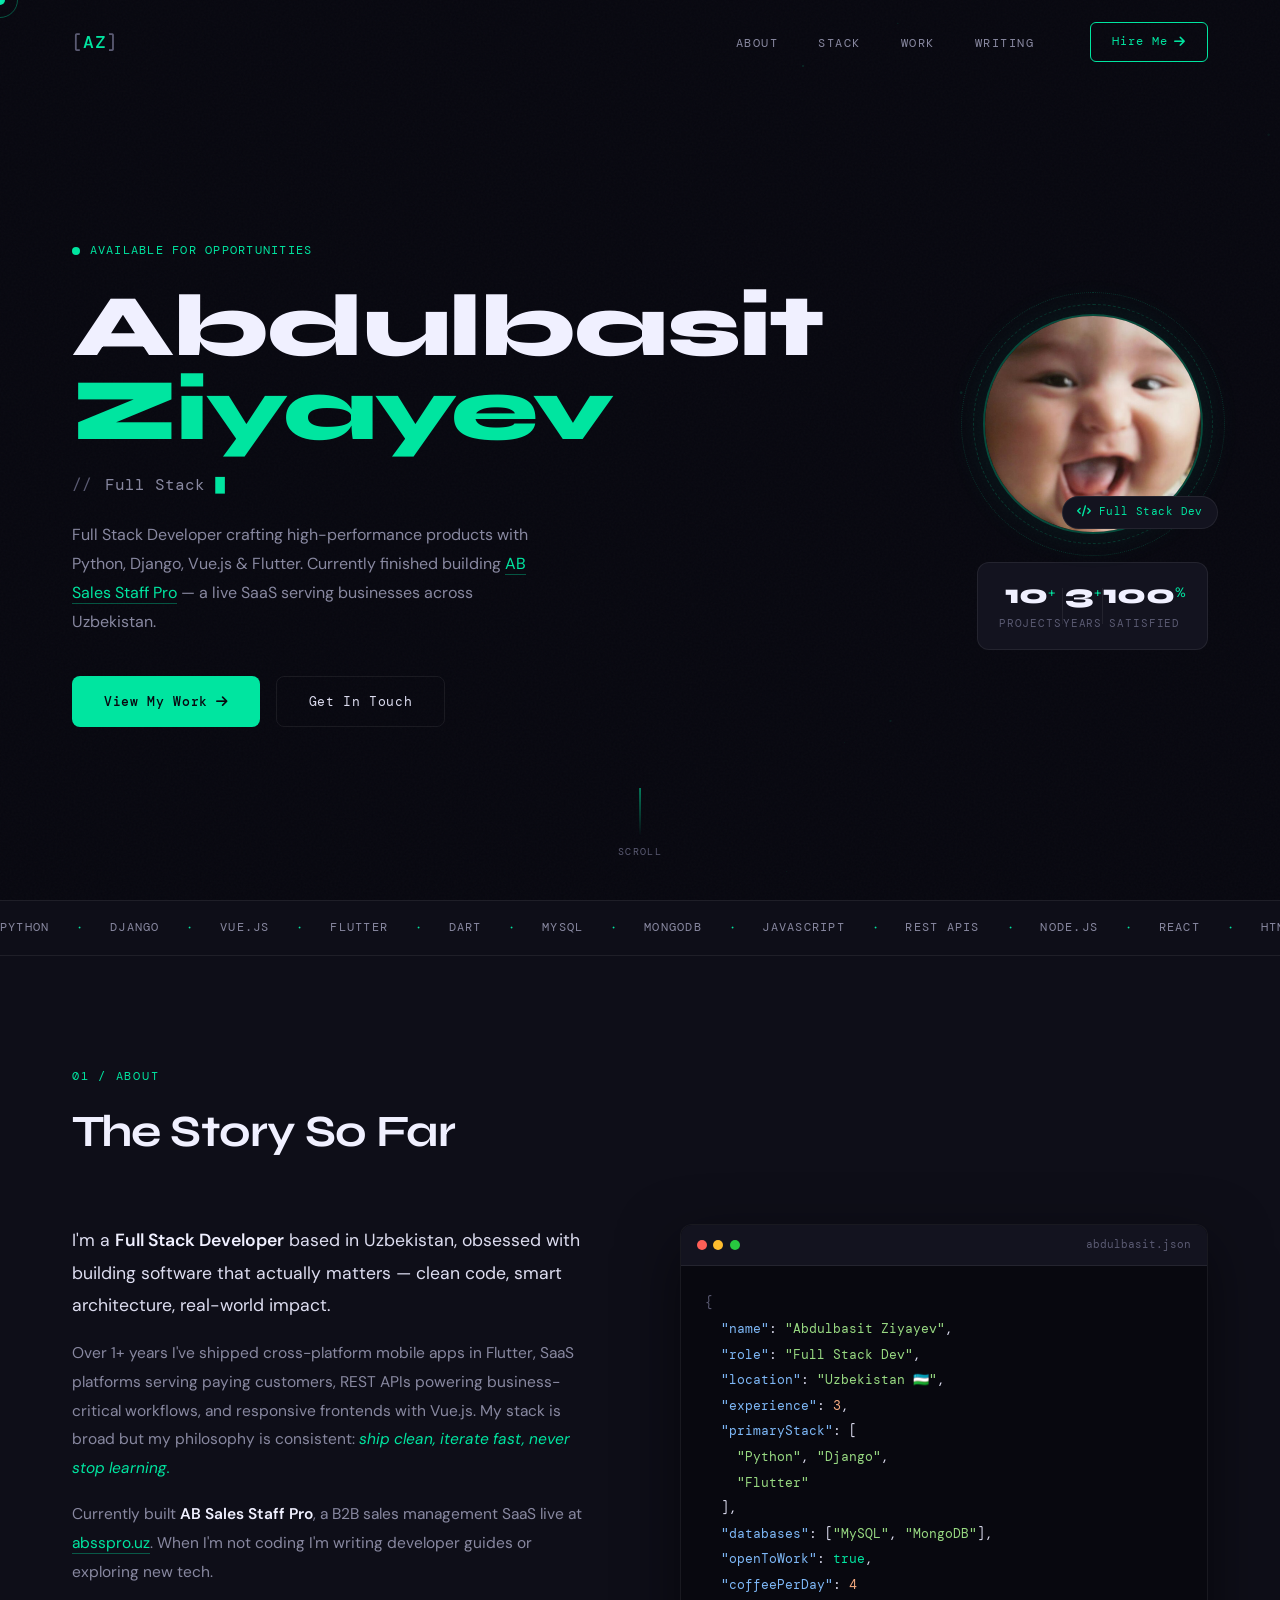
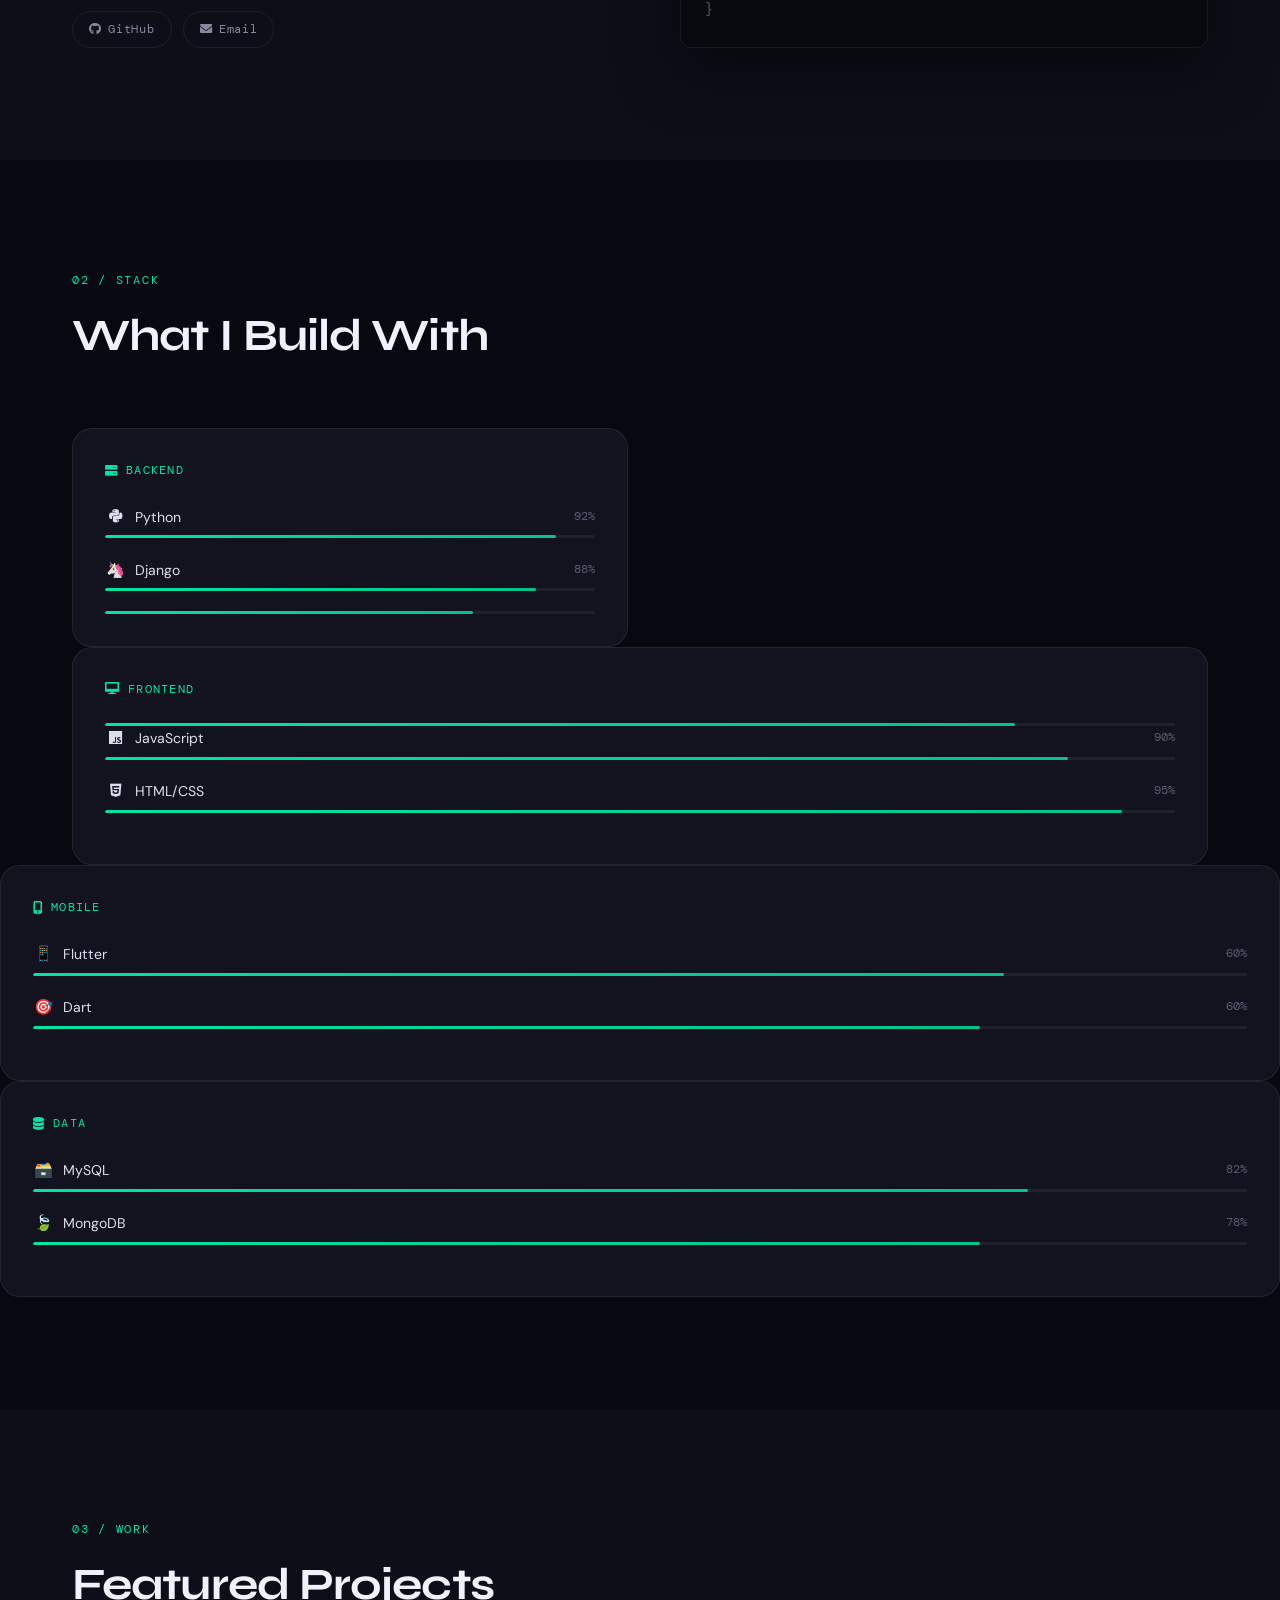
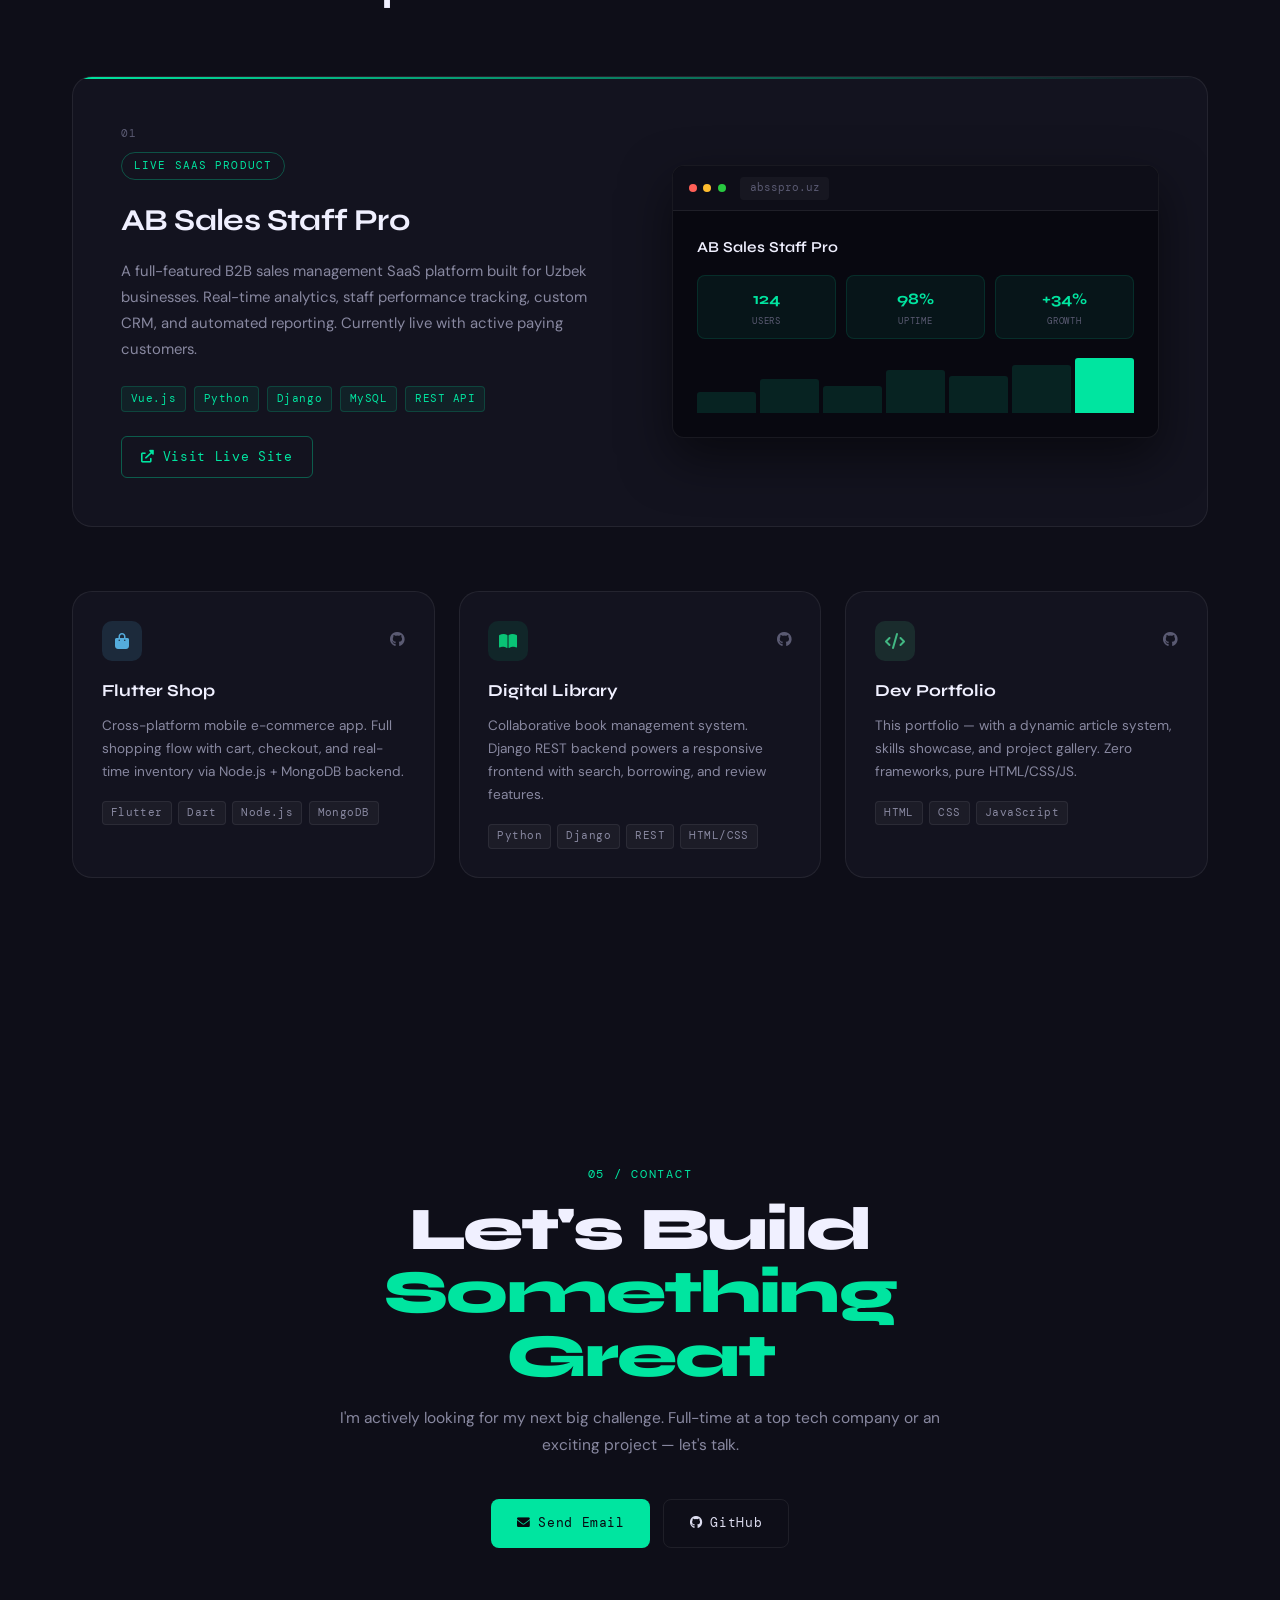
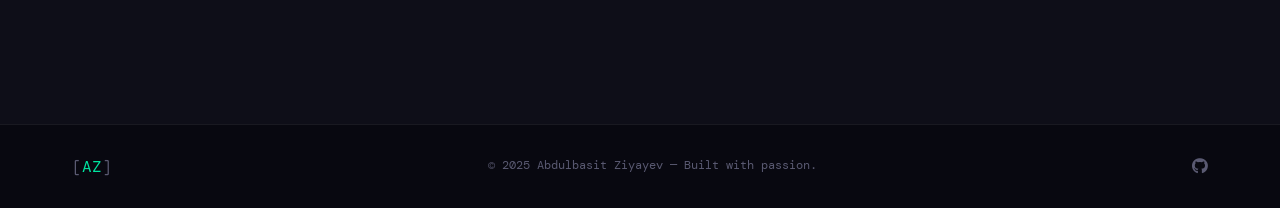
==== commit 38fd4edd: "Update index.html" ====
--- a/index.html
+++ b/index.html
@@ -154,13 +154,13 @@
           <div class="sg-list">
             <div class="si"><div class="si-head"><span class="si-icon"><i class="fab fa-python"></i></span><span class="si-name">Python</span><span class="si-pct">92%</span></div><div class="si-bar"><div class="si-fill" data-w="92"></div></div></div>
             <div class="si"><div class="si-head"><span class="si-icon">🦄</span><span class="si-name">Django</span><span class="si-pct">88%</span></div><div class="si-bar"><div class="si-fill" data-w="88"></div></div></div>
-            <div class="si"><div class="si-head"><span class="si-pct">75%</span></div><div class="si-bar"><div class="si-fill" data-w="75"></div></div></div>
+            <div class="si"></div><div class="si-bar"><div class="si-fill" data-w="75"></div></div></div>
           </div>
         </div>
         <div class="sg reveal">
           <div class="sg-label"><i class="fas fa-desktop"></i> Frontend</div>
           <div class="sg-list">
-            <div class="si"><div class="si-head"><span class="si-pct">85%</span></div><div class="si-bar"><div class="si-fill" data-w="85"></div></div></div>
+            <div class="si"></div><div class="si-bar"><div class="si-fill" data-w="85"></div></div></div>
             <div class="si"><div class="si-head"><span class="si-icon"><i class="fab fa-js"></i></span><span class="si-name">JavaScript</span><span class="si-pct">90%</span></div><div class="si-bar"><div class="si-fill" data-w="90"></div></div></div>
             <div class="si"><div class="si-head"><span class="si-icon"><i class="fab fa-html5"></i></span><span class="si-name">HTML/CSS</span><span class="si-pct">95%</span></div><div class="si-bar"><div class="si-fill" data-w="95"></div></div></div>
           </div>
@@ -168,8 +168,8 @@
         <div class="sg reveal">
           <div class="sg-label"><i class="fas fa-mobile-alt"></i> Mobile</div>
           <div class="sg-list">
-            <div class="si"><div class="si-head"><span class="si-icon">📱</span><span class="si-name">Flutter</span><span class="si-pct">80%</span></div><div class="si-bar"><div class="si-fill" data-w="80"></div></div></div>
-            <div class="si"><div class="si-head"><span class="si-icon">🎯</span><span class="si-name">Dart</span><span class="si-pct">78%</span></div><div class="si-bar"><div class="si-fill" data-w="78"></div></div></div>
+            <div class="si"><div class="si-head"><span class="si-icon">📱</span><span class="si-name">Flutter</span><span class="si-pct">60%</span></div><div class="si-bar"><div class="si-fill" data-w="80"></div></div></div>
+            <div class="si"><div class="si-head"><span class="si-icon">🎯</span><span class="si-name">Dart</span><span class="si-pct">60%</span></div><div class="si-bar"><div class="si-fill" data-w="78"></div></div></div>
           </div>
         </div>
         <div class="sg reveal">
@@ -281,8 +281,6 @@
       <span class="sf-copy">© 2025 Abdulbasit Ziyayev — Built with passion.</span>
       <div class="sf-links">
         <a href="https://github.com/javlonovic" target="_blank"><i class="fab fa-github"></i></a>
-        <a href="#"><i class="fab fa-linkedin"></i></a>
-        <a href="https://absspro.uz/uz/" target="_blank"><i class="fas fa-globe"></i></a>
       </div>
     </div>
   </footer>
@@ -291,3 +289,4 @@
 </body>
 </html>
 
+
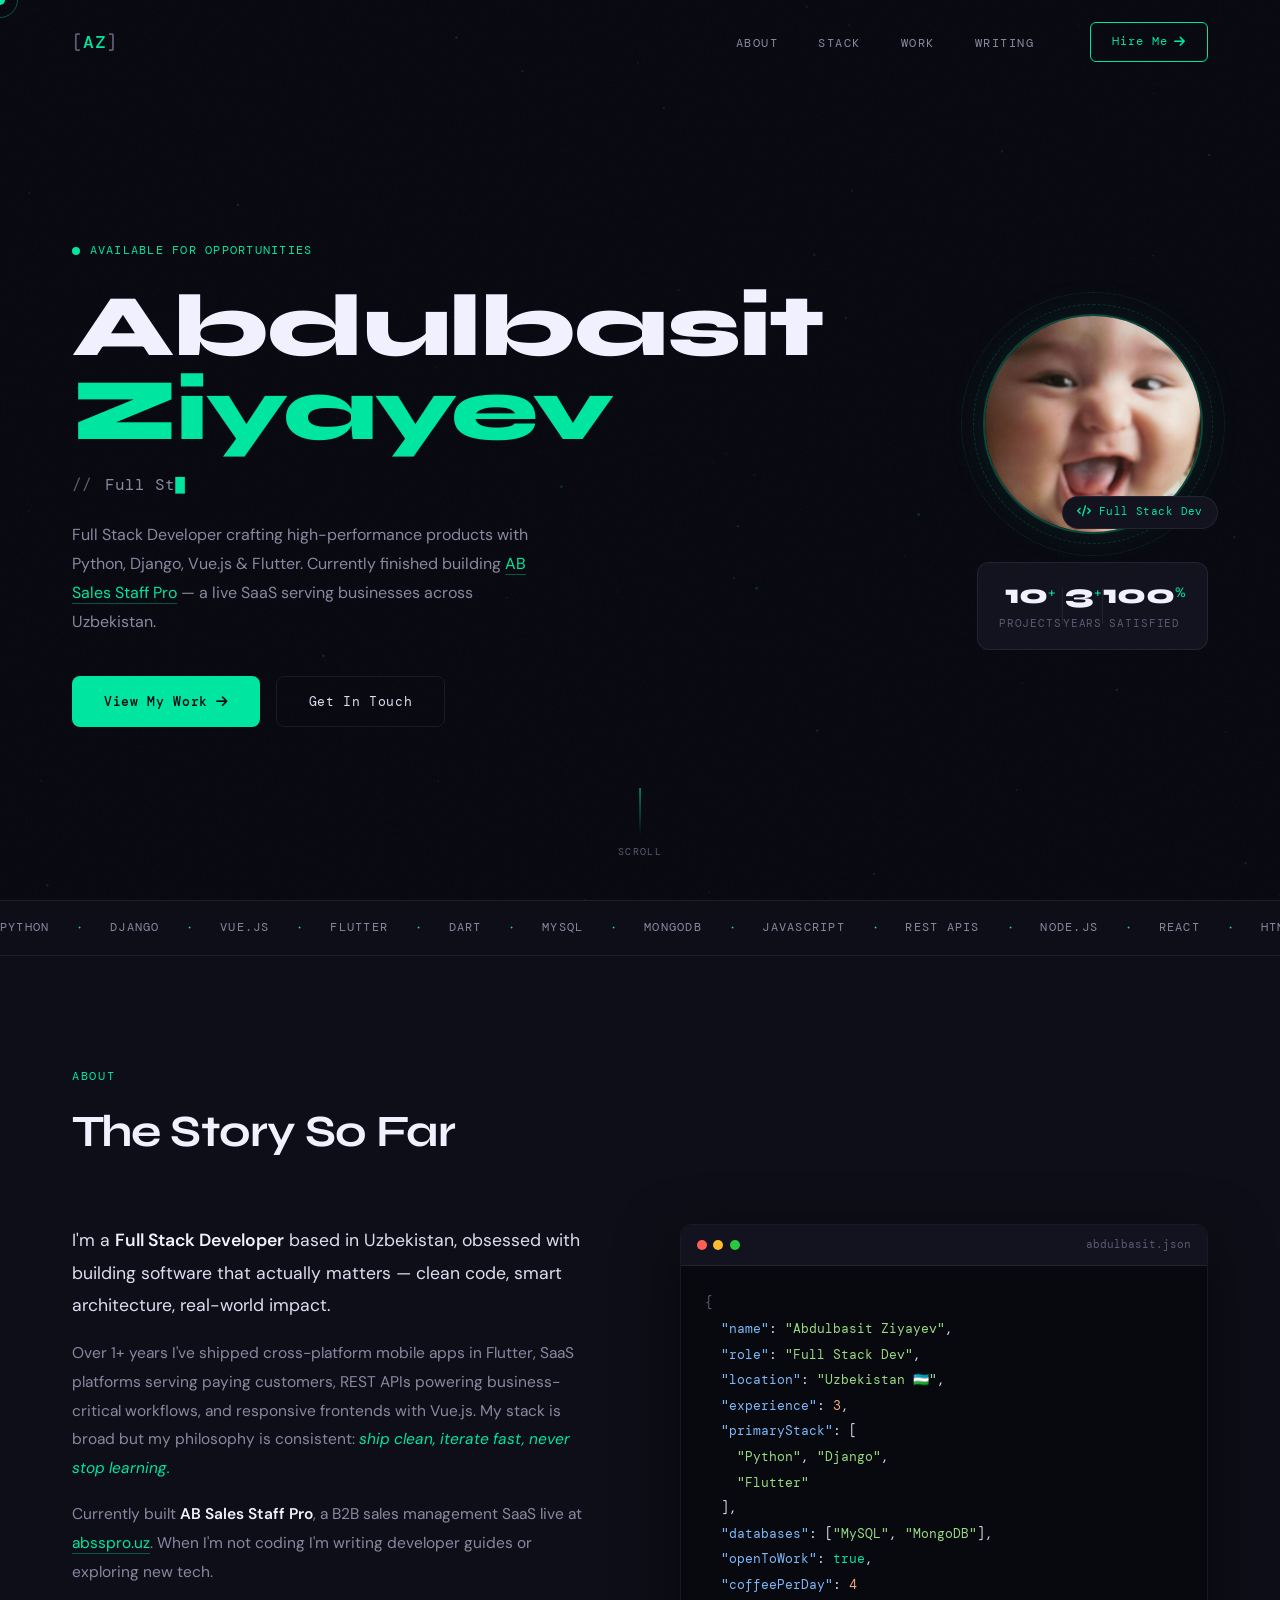
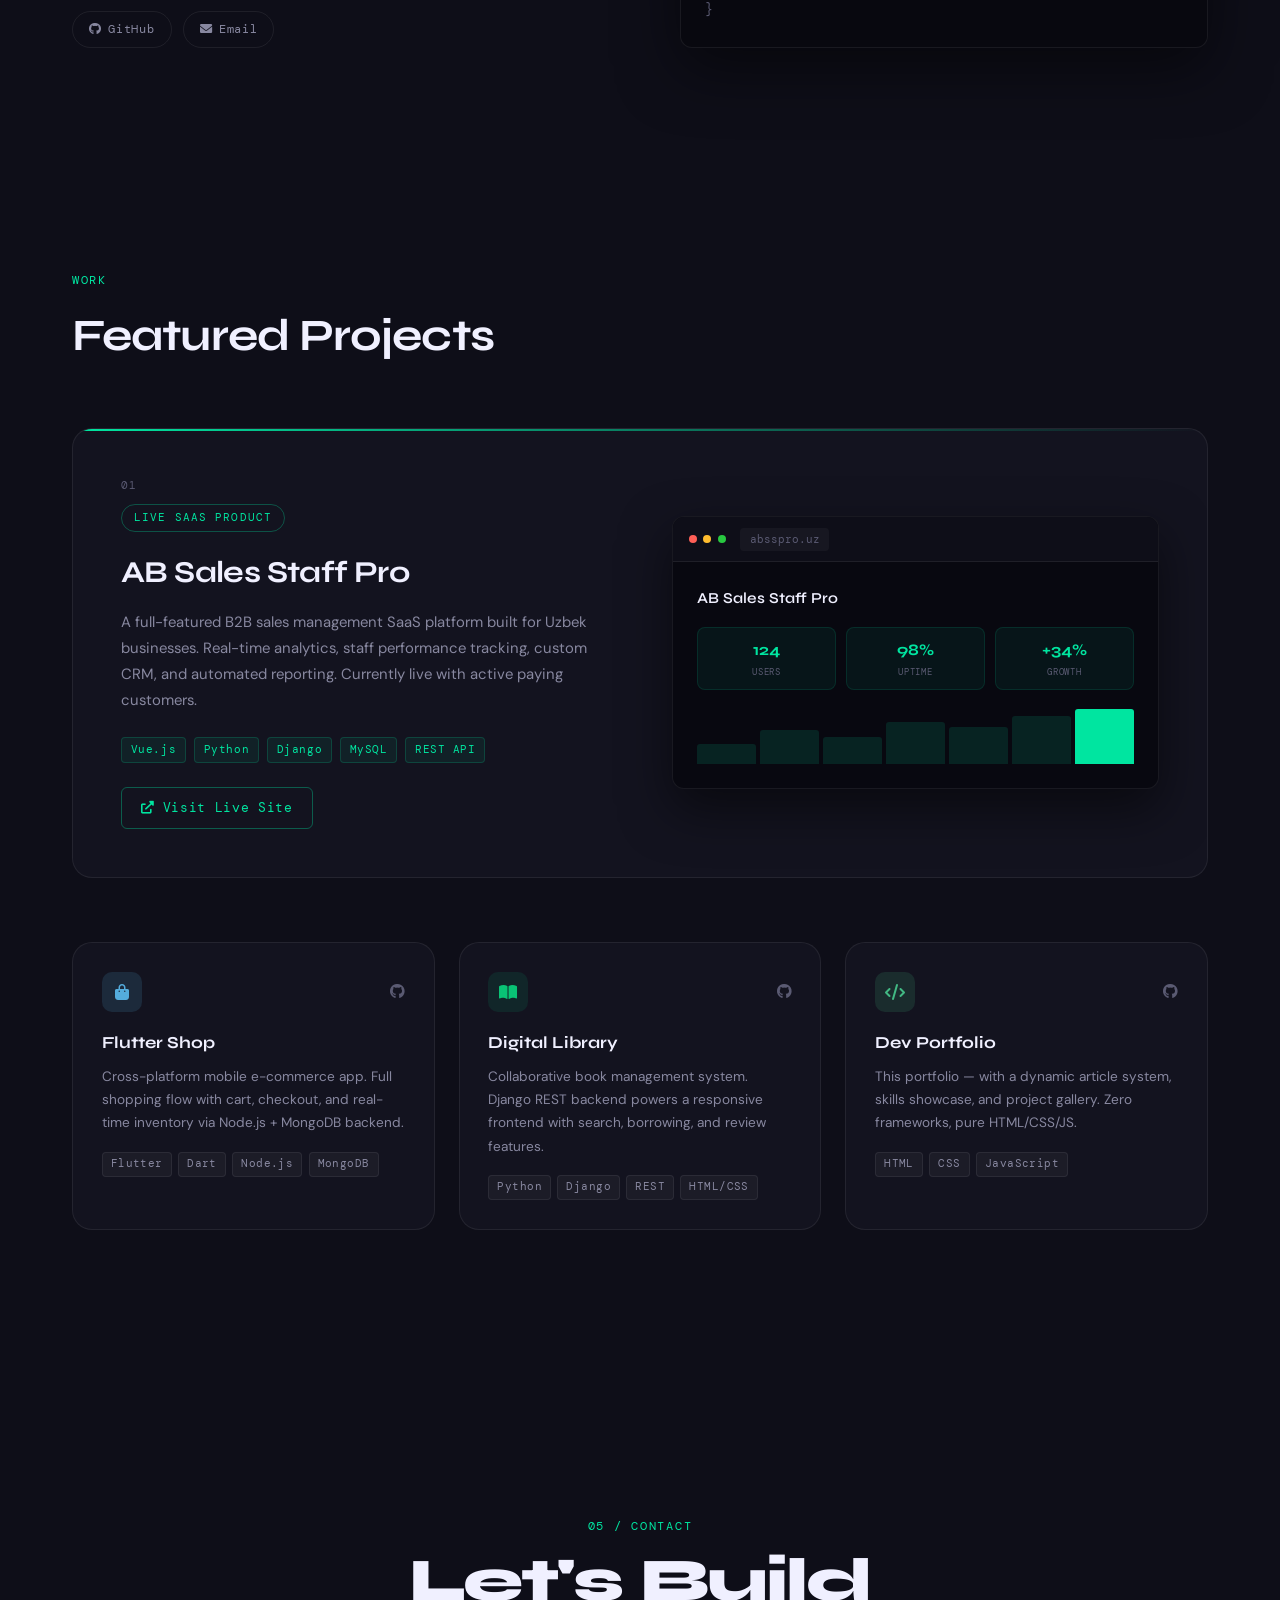
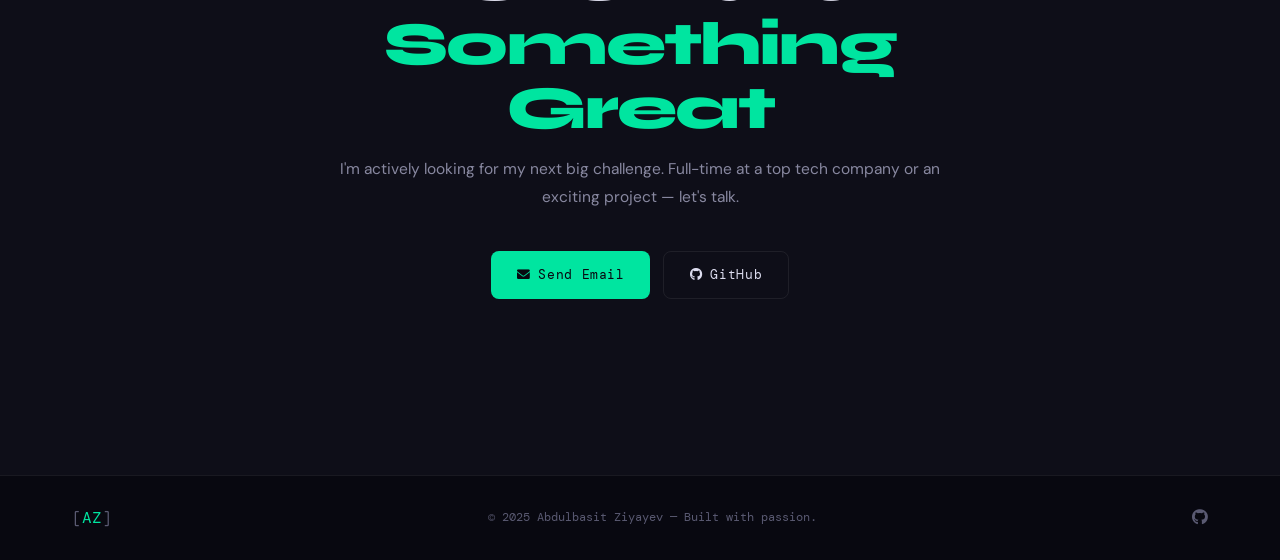
==== commit 62296fbf: "Update print statement to reflect new message" ====
--- a/index.html
+++ b/index.html
@@ -103,7 +103,7 @@
   <section id="about" class="section about-section">
     <div class="sc">
       <div class="sh">
-        <span class="stag">01 / About</span>
+        <span class="stag">About</span>
         <h2 class="stitle">The Story So Far</h2>
       </div>
       <div class="about-grid">
@@ -140,54 +140,12 @@
       </div>
     </div>
   </section>
-
-  <!-- SKILLS -->
-  <section id="skills" class="section skills-section">
-    <div class="sc">
-      <div class="sh">
-        <span class="stag">02 / Stack</span>
-        <h2 class="stitle">What I Build With</h2>
-      </div>
-      <div class="skill-groups">
-        <div class="sg reveal">
-          <div class="sg-label"><i class="fas fa-server"></i> Backend</div>
-          <div class="sg-list">
-            <div class="si"><div class="si-head"><span class="si-icon"><i class="fab fa-python"></i></span><span class="si-name">Python</span><span class="si-pct">92%</span></div><div class="si-bar"><div class="si-fill" data-w="92"></div></div></div>
-            <div class="si"><div class="si-head"><span class="si-icon">🦄</span><span class="si-name">Django</span><span class="si-pct">88%</span></div><div class="si-bar"><div class="si-fill" data-w="88"></div></div></div>
-            <div class="si"></div><div class="si-bar"><div class="si-fill" data-w="75"></div></div></div>
-          </div>
-        </div>
-        <div class="sg reveal">
-          <div class="sg-label"><i class="fas fa-desktop"></i> Frontend</div>
-          <div class="sg-list">
-            <div class="si"></div><div class="si-bar"><div class="si-fill" data-w="85"></div></div></div>
-            <div class="si"><div class="si-head"><span class="si-icon"><i class="fab fa-js"></i></span><span class="si-name">JavaScript</span><span class="si-pct">90%</span></div><div class="si-bar"><div class="si-fill" data-w="90"></div></div></div>
-            <div class="si"><div class="si-head"><span class="si-icon"><i class="fab fa-html5"></i></span><span class="si-name">HTML/CSS</span><span class="si-pct">95%</span></div><div class="si-bar"><div class="si-fill" data-w="95"></div></div></div>
-          </div>
-        </div>
-        <div class="sg reveal">
-          <div class="sg-label"><i class="fas fa-mobile-alt"></i> Mobile</div>
-          <div class="sg-list">
-            <div class="si"><div class="si-head"><span class="si-icon">📱</span><span class="si-name">Flutter</span><span class="si-pct">60%</span></div><div class="si-bar"><div class="si-fill" data-w="80"></div></div></div>
-            <div class="si"><div class="si-head"><span class="si-icon">🎯</span><span class="si-name">Dart</span><span class="si-pct">60%</span></div><div class="si-bar"><div class="si-fill" data-w="78"></div></div></div>
-          </div>
-        </div>
-        <div class="sg reveal">
-          <div class="sg-label"><i class="fas fa-database"></i> Data</div>
-          <div class="sg-list">
-            <div class="si"><div class="si-head"><span class="si-icon">🗃️</span><span class="si-name">MySQL</span><span class="si-pct">82%</span></div><div class="si-bar"><div class="si-fill" data-w="82"></div></div></div>
-            <div class="si"><div class="si-head"><span class="si-icon">🍃</span><span class="si-name">MongoDB</span><span class="si-pct">78%</span></div><div class="si-bar"><div class="si-fill" data-w="78"></div></div></div>
-          </div>
-        </div>
-      </div>
-    </div>
-  </section>
-
+  
   <!-- PROJECTS -->
   <section id="projects" class="section projects-section">
     <div class="sc">
       <div class="sh">
-        <span class="stag">03 / Work</span>
+        <span class="stag">Work</span>
         <h2 class="stitle">Featured Projects</h2>
       </div>
 
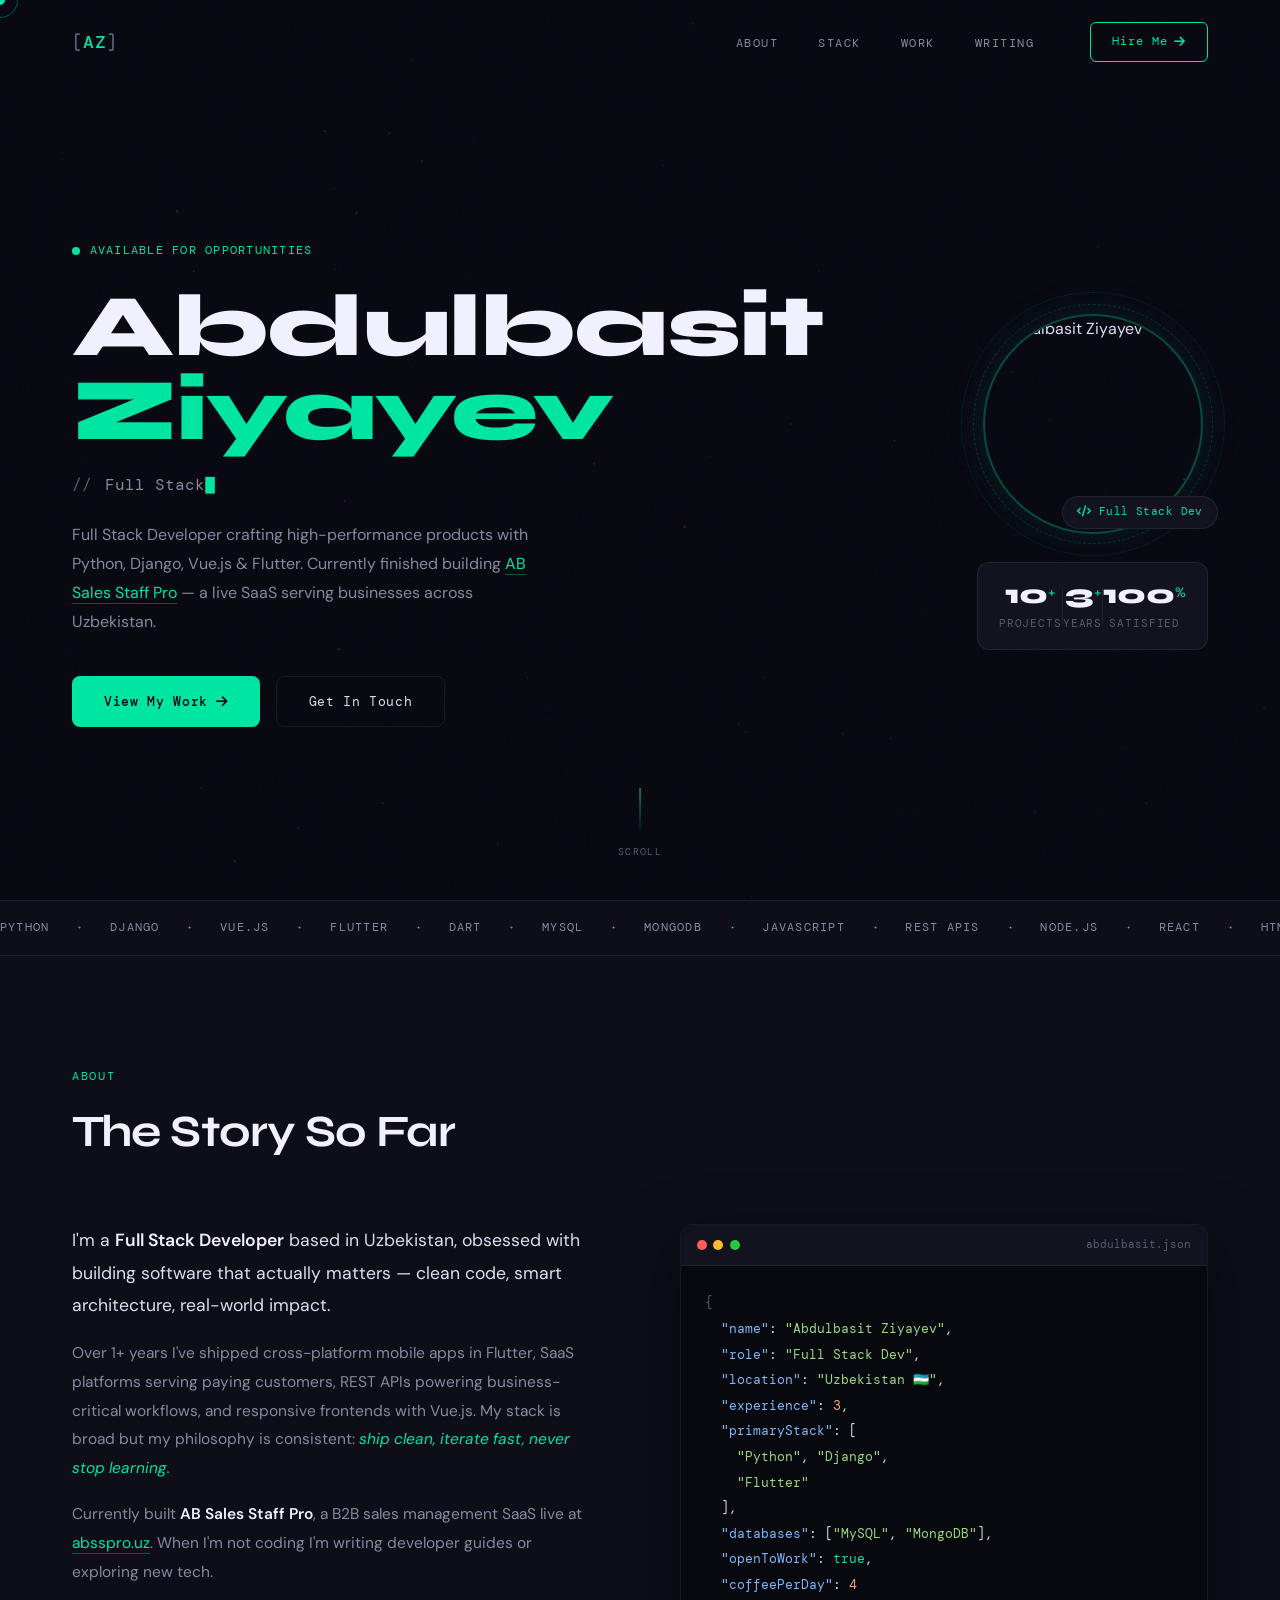
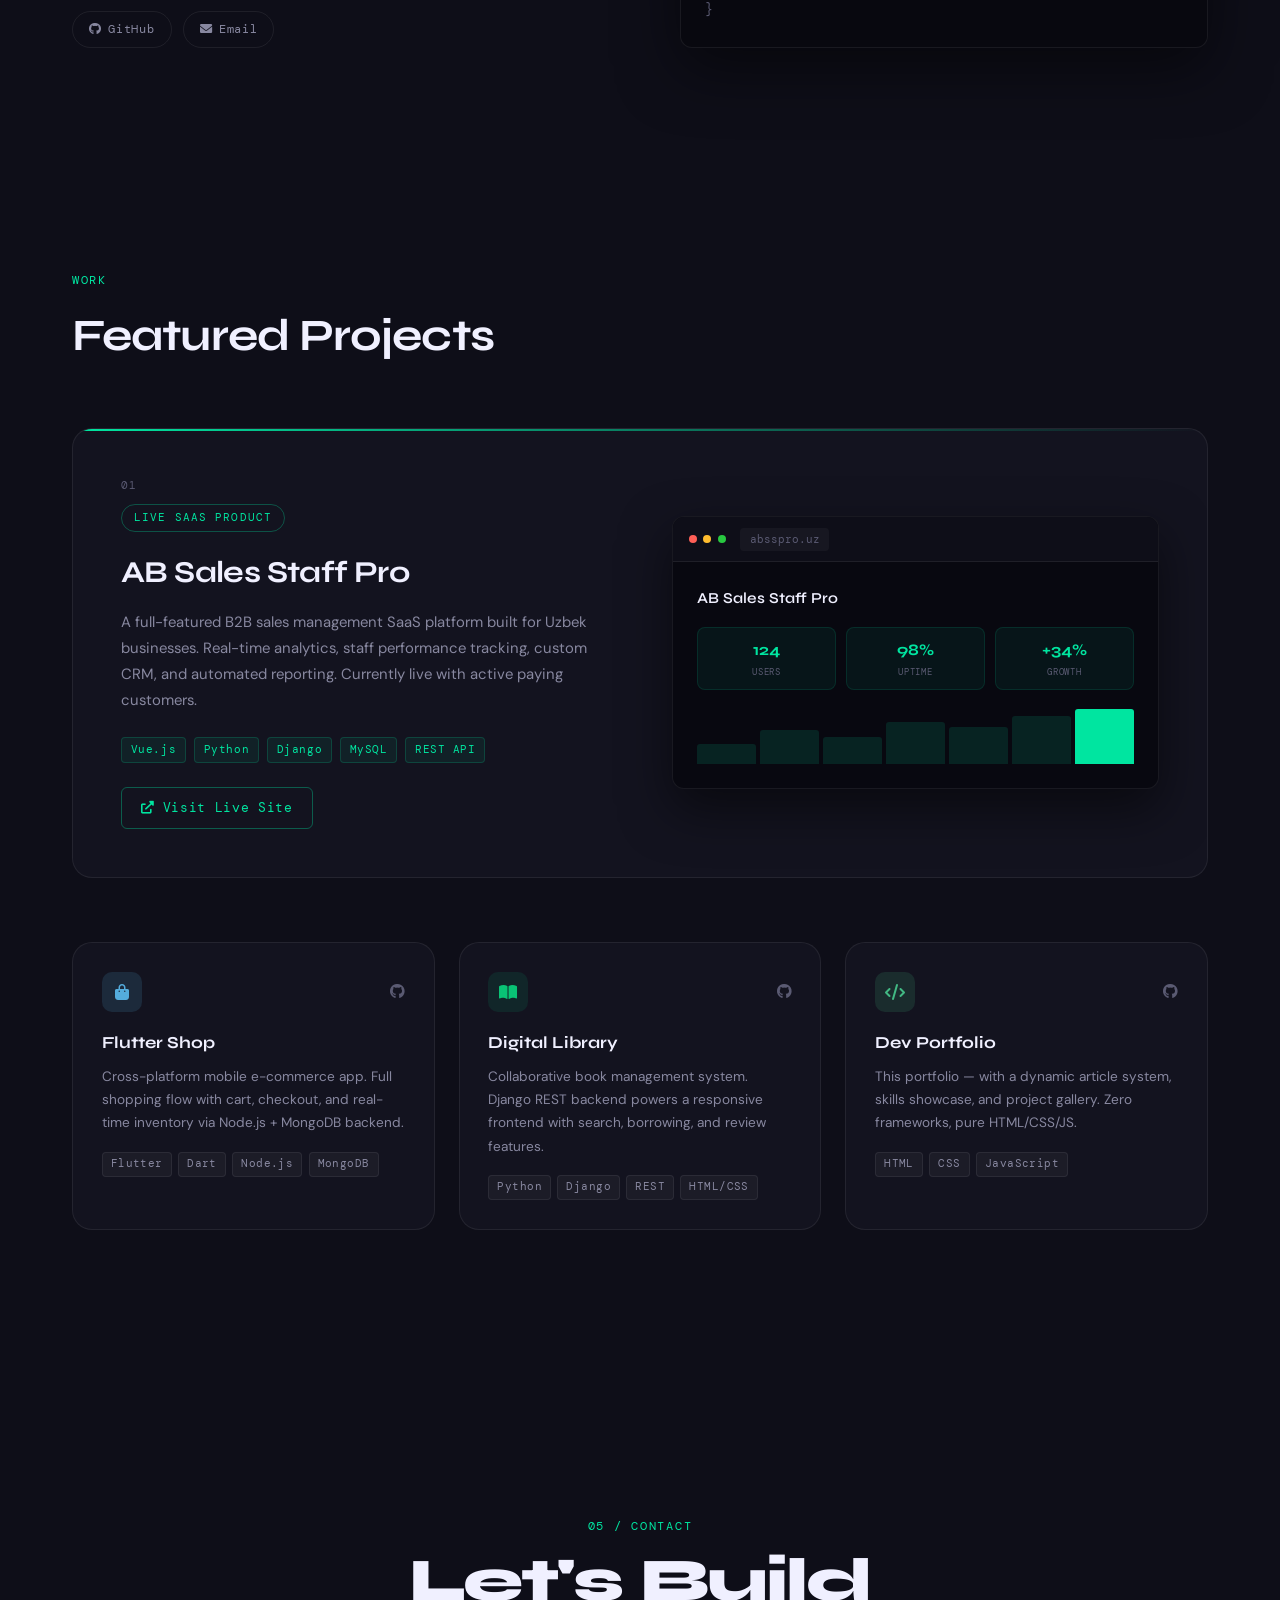
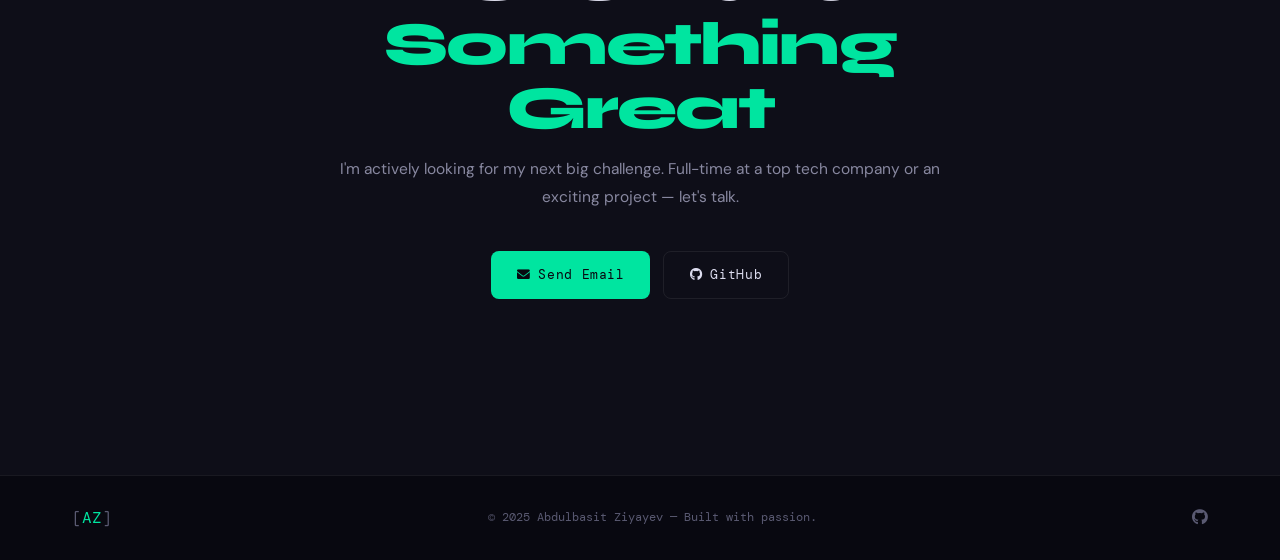
==== commit 1ecb088f: "Update index.html" ====
--- a/index.html
+++ b/index.html
@@ -66,7 +66,7 @@
       <div class="photo-wrap">
         <div class="photo-ring ring1"></div>
         <div class="photo-ring ring2"></div>
-        <img src="profile_pic.jpg" alt="Abdulbasit Ziyayev" class="hero-photo" />
+        <img src="image.jpg" alt="Abdulbasit Ziyayev" class="hero-photo" />
         <div class="photo-badge"><i class="fas fa-code"></i> Full Stack Dev</div>
       </div>
       <div class="hero-counters">
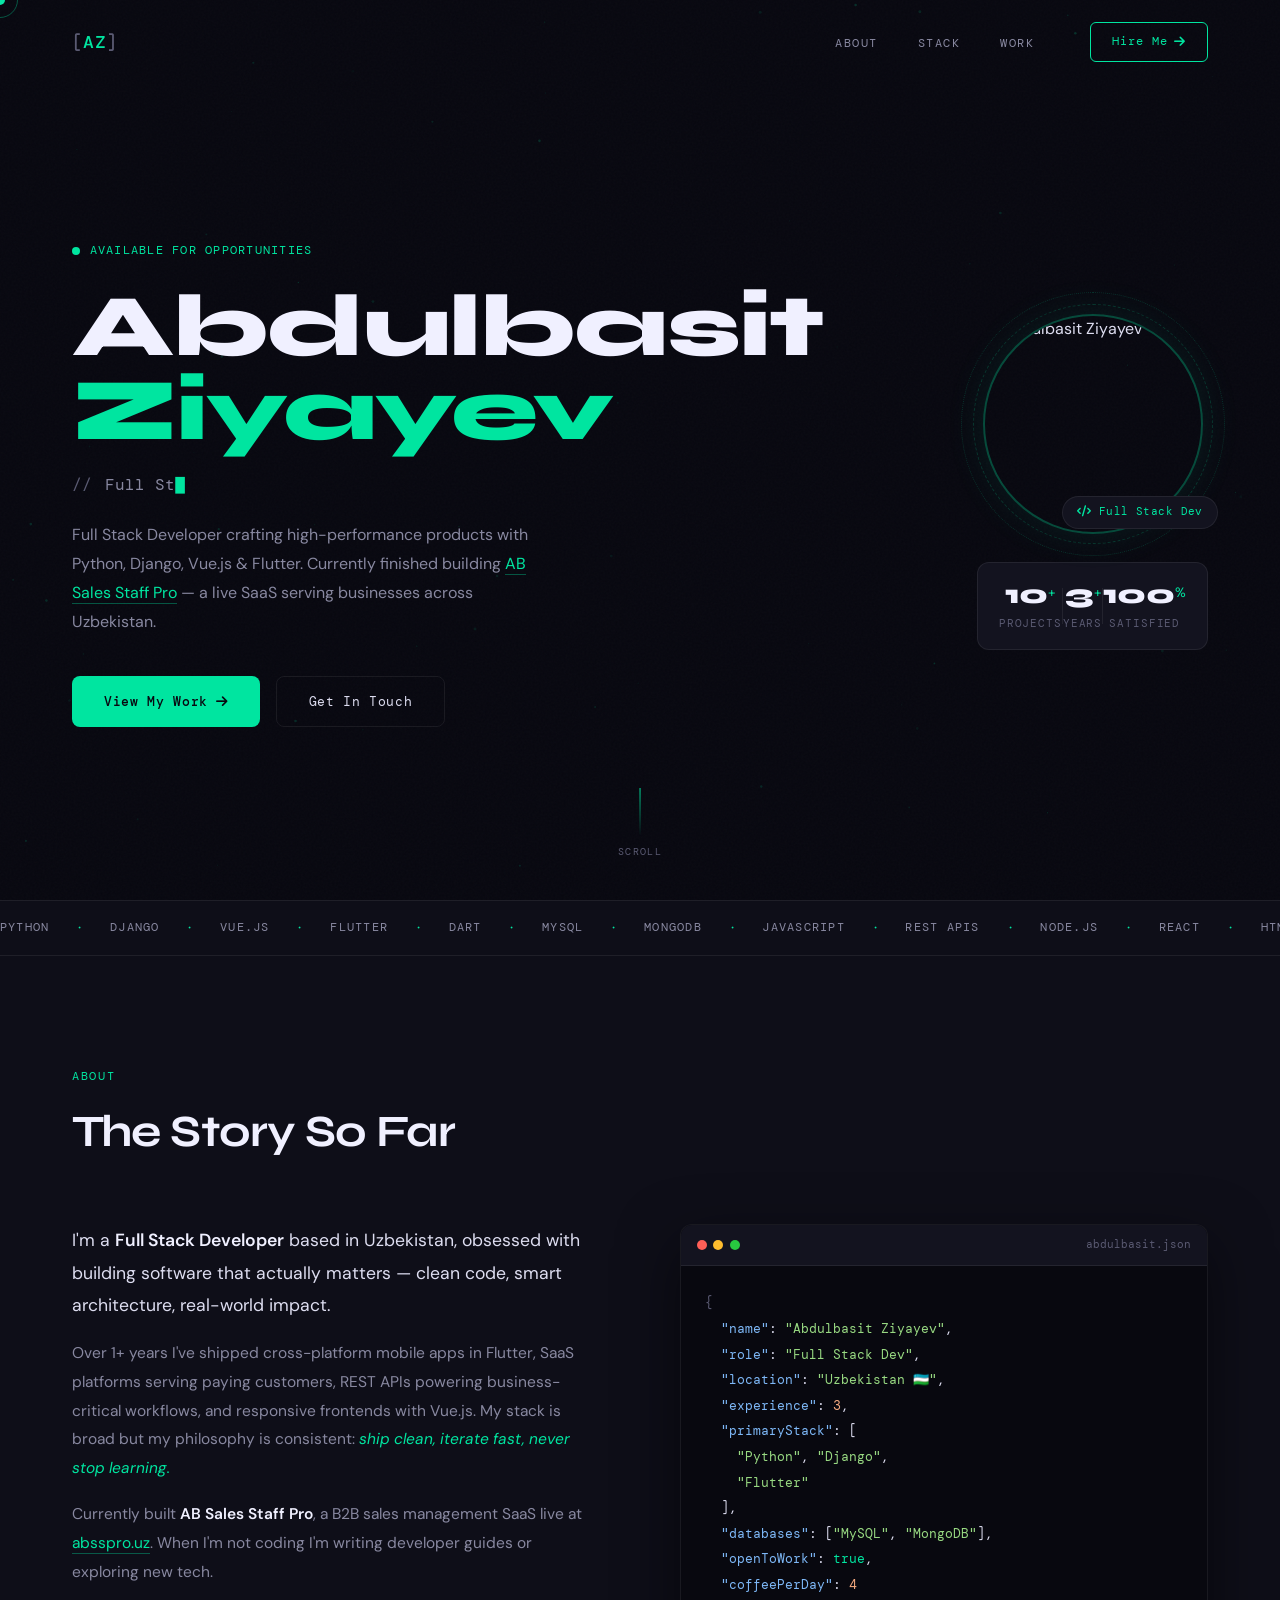
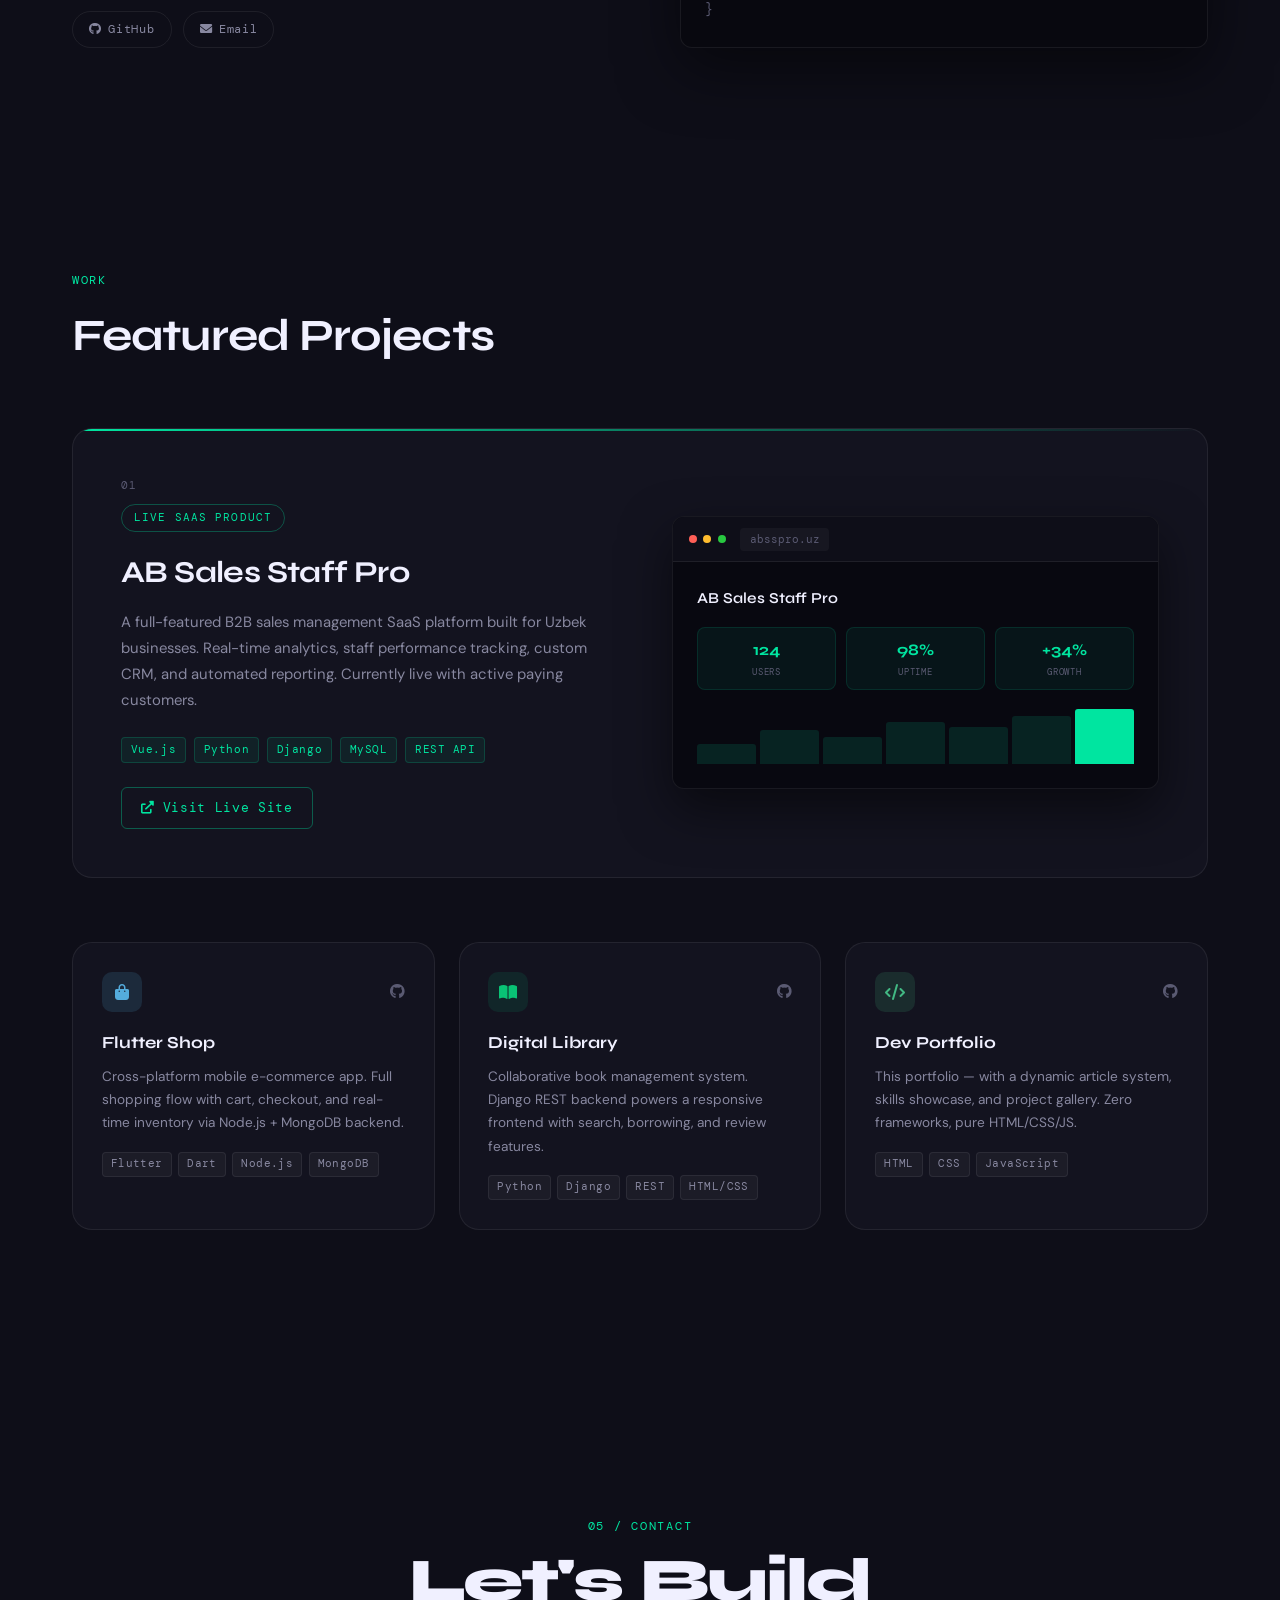
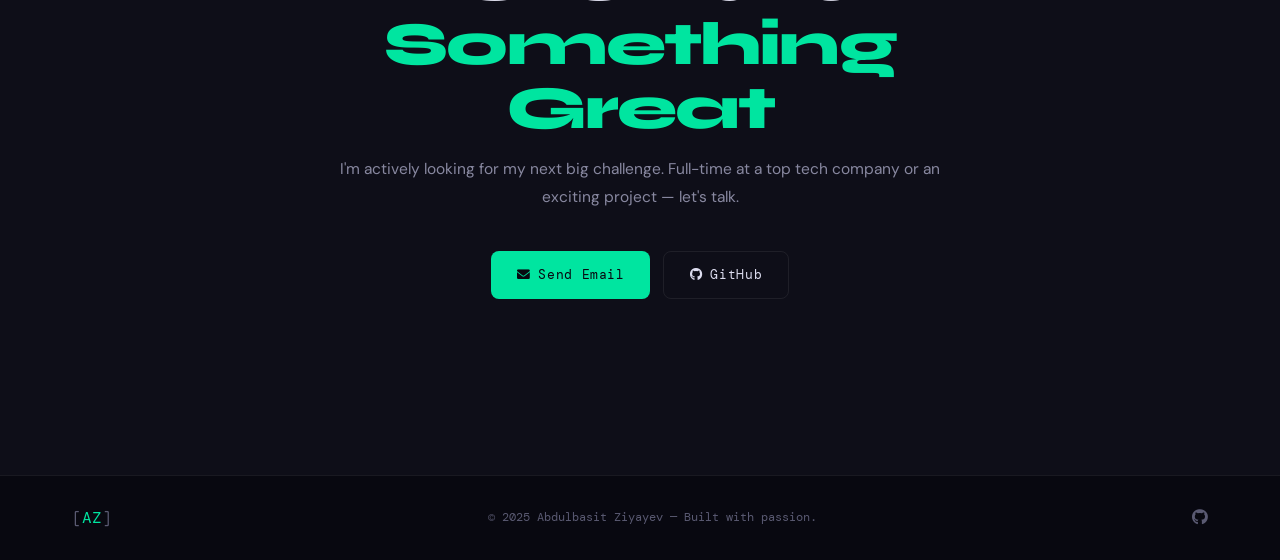
==== commit f4908185: "Update index.html" ====
--- a/index.html
+++ b/index.html
@@ -24,7 +24,6 @@
         <li><a href="#about" class="nav-link" data-text="About">About</a></li>
         <li><a href="#skills" class="nav-link" data-text="Stack">Stack</a></li>
         <li><a href="#projects" class="nav-link" data-text="Work">Work</a></li>
-        <li><a href="articles.html" class="nav-link" data-text="Writing">Writing</a></li>
       </ul>
       <a href="#contact" class="nav-cta">Hire Me <i class="fas fa-arrow-right"></i></a>
       <button class="hamburger" id="hamburger" aria-label="Menu">
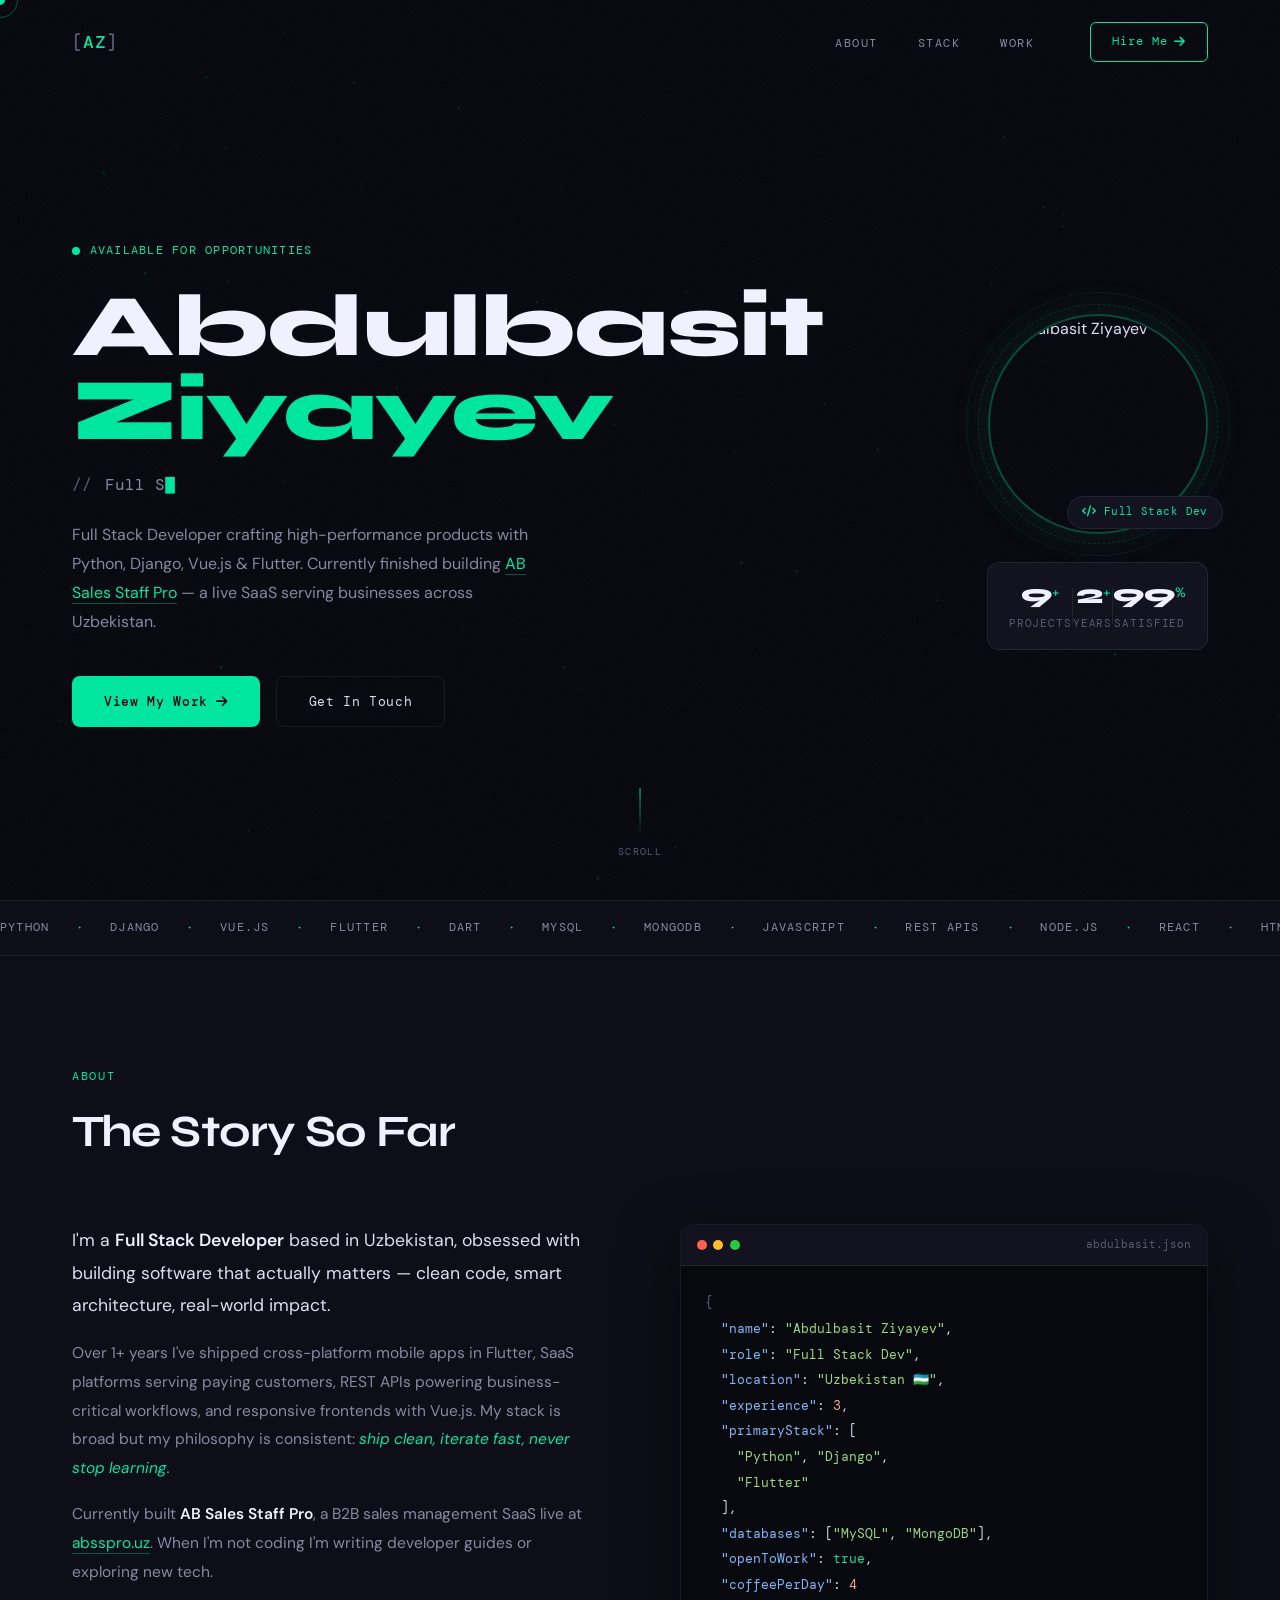
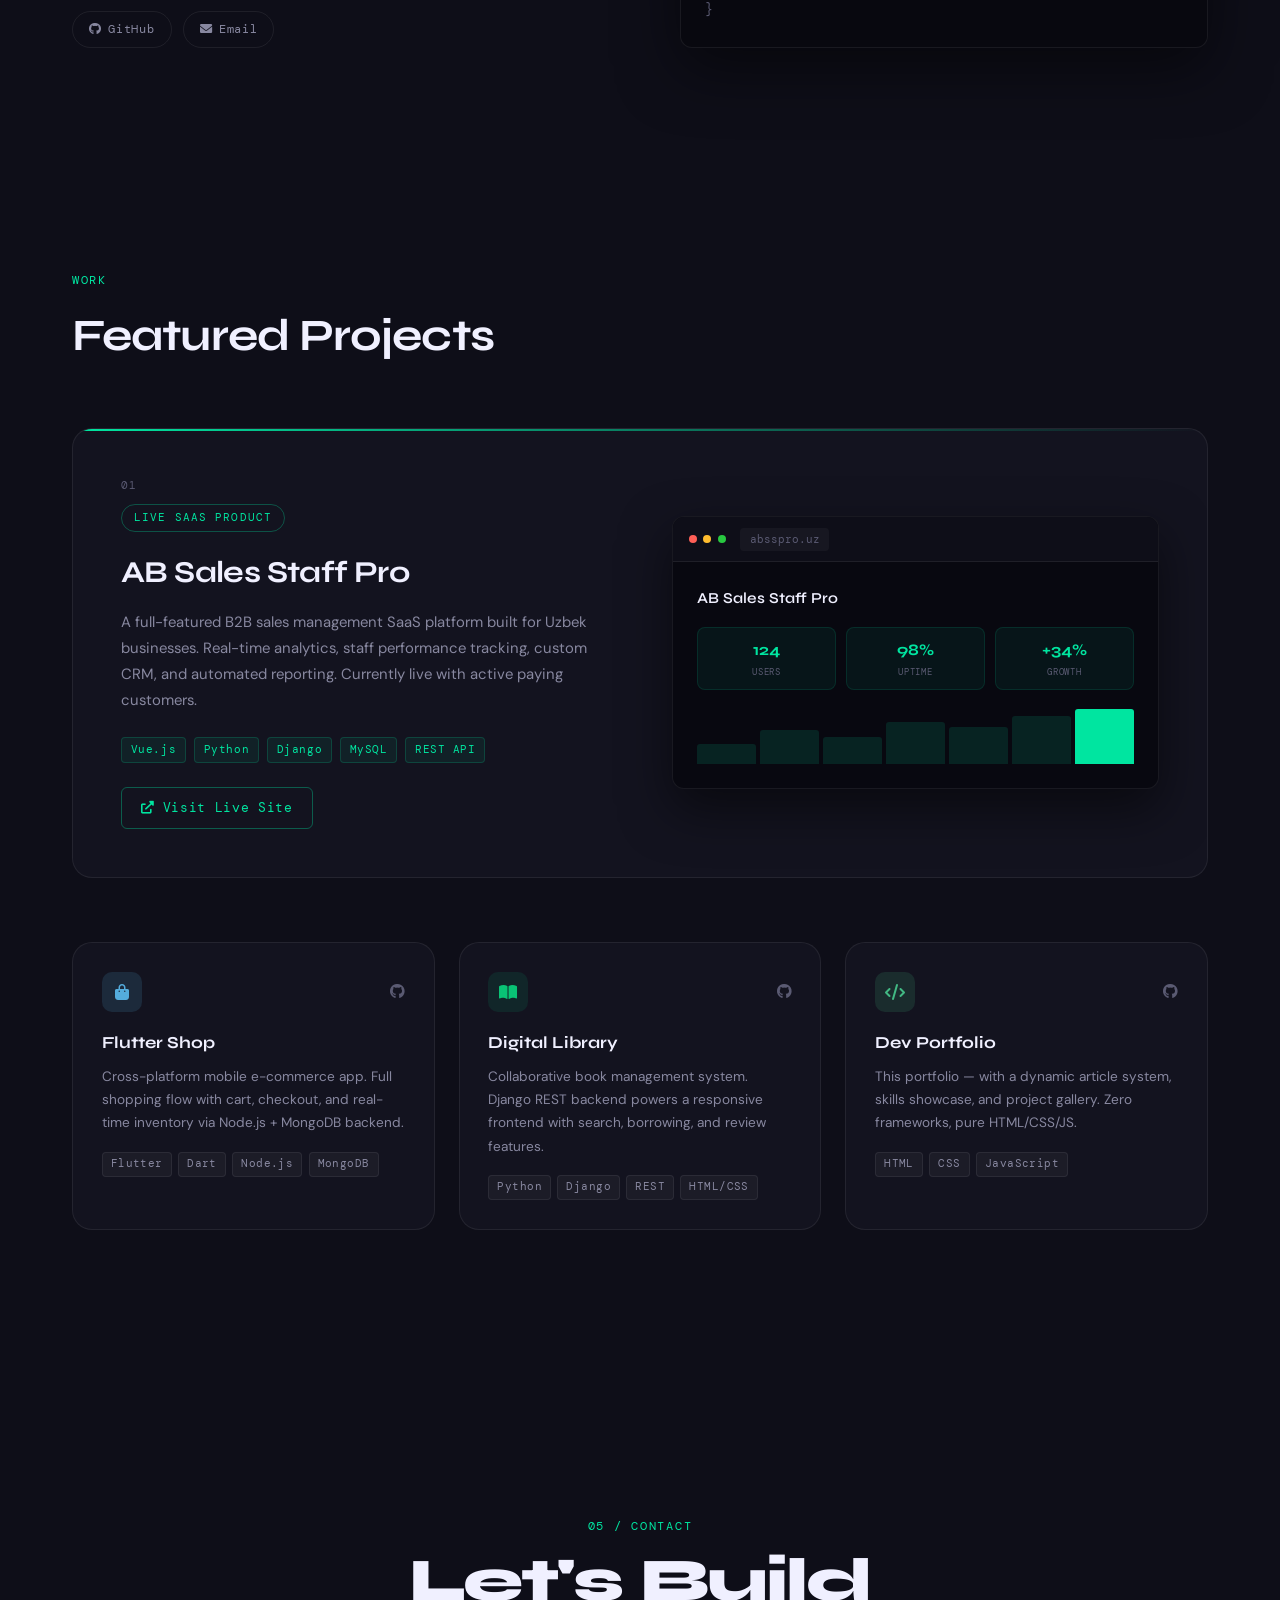
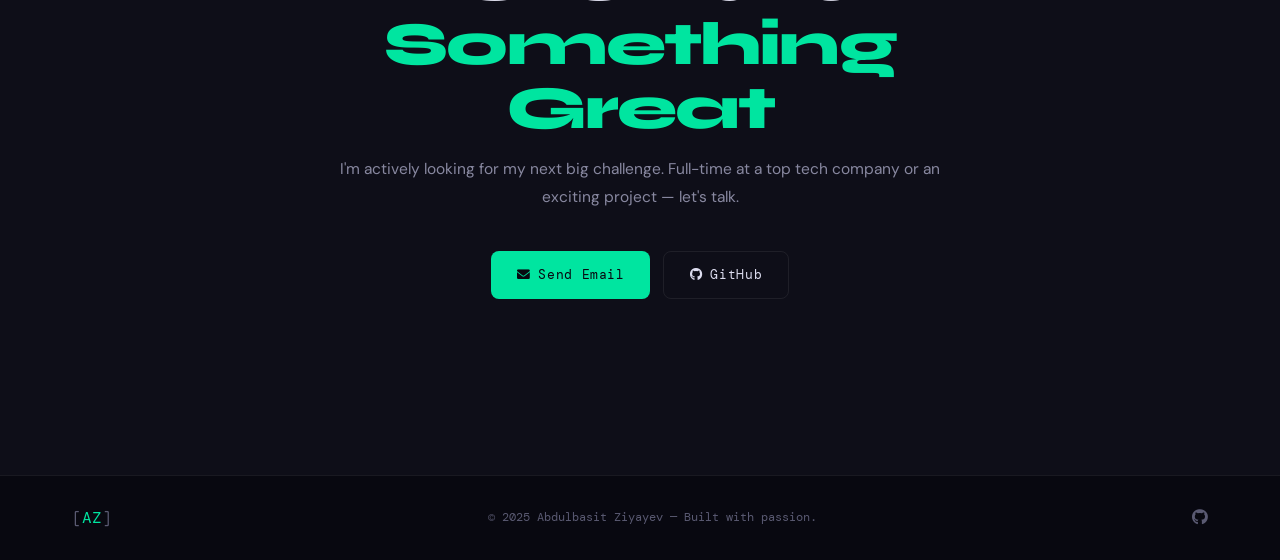
==== commit 73a16b22: "Update print statement from 'Hello' to 'Goodbye'" ====
--- a/index.html
+++ b/index.html
@@ -65,7 +65,7 @@
       <div class="photo-wrap">
         <div class="photo-ring ring1"></div>
         <div class="photo-ring ring2"></div>
-        <img src="image.jpg" alt="Abdulbasit Ziyayev" class="hero-photo" />
+        <img src="profile_pic.jpg" alt="Abdulbasit Ziyayev" class="hero-photo" />
         <div class="photo-badge"><i class="fas fa-code"></i> Full Stack Dev</div>
       </div>
       <div class="hero-counters">
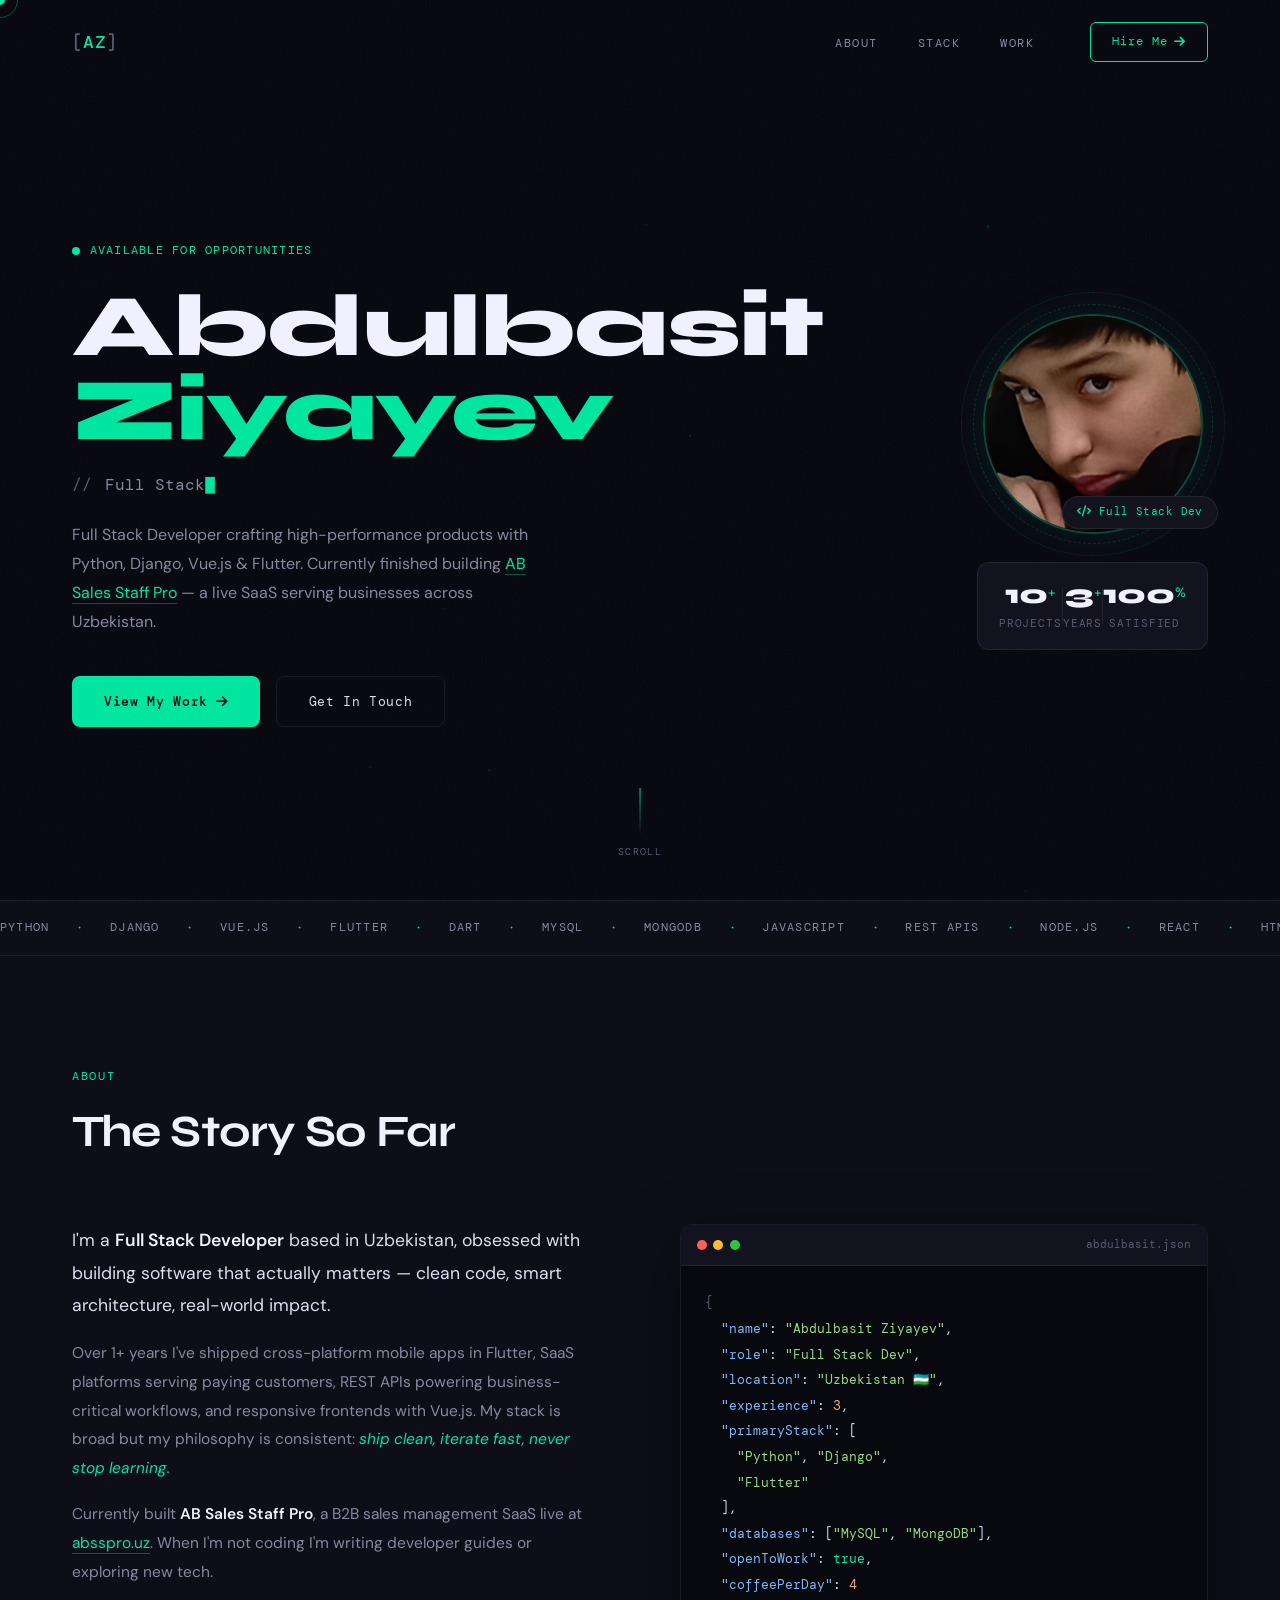
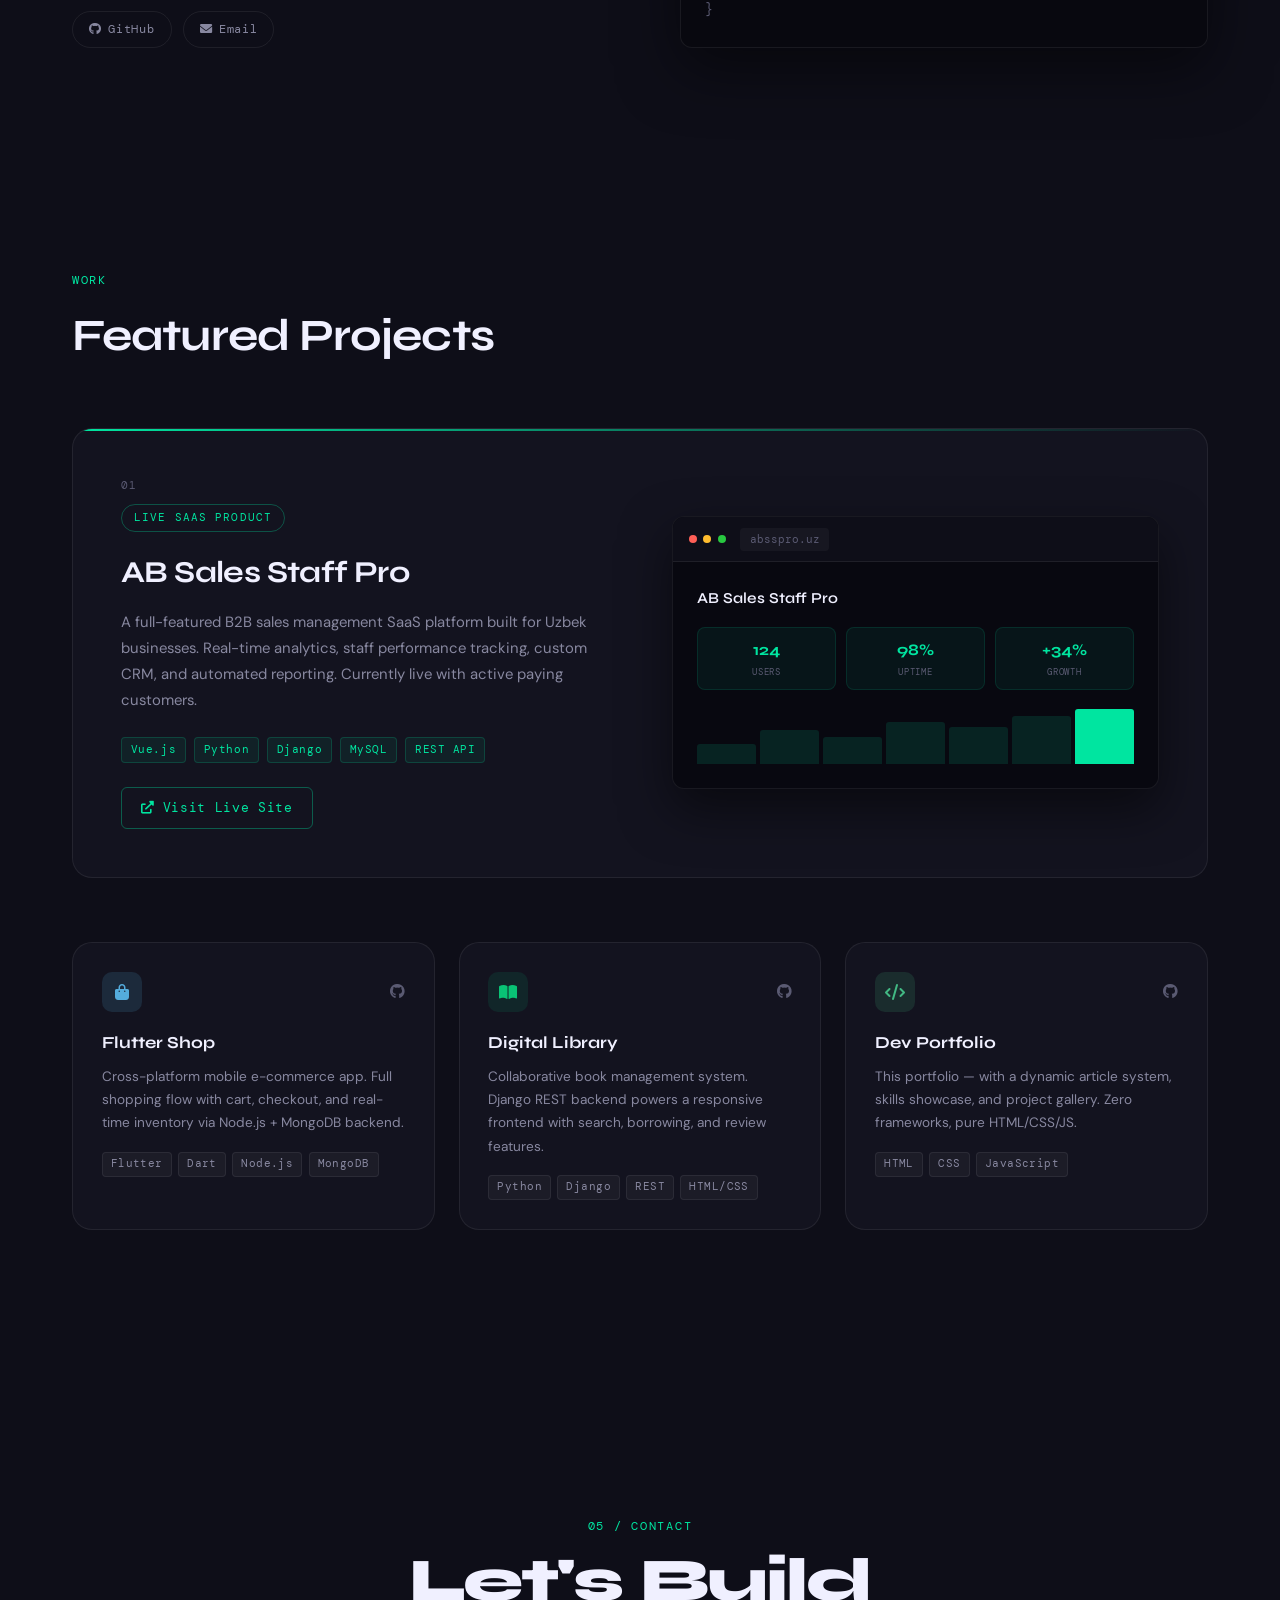
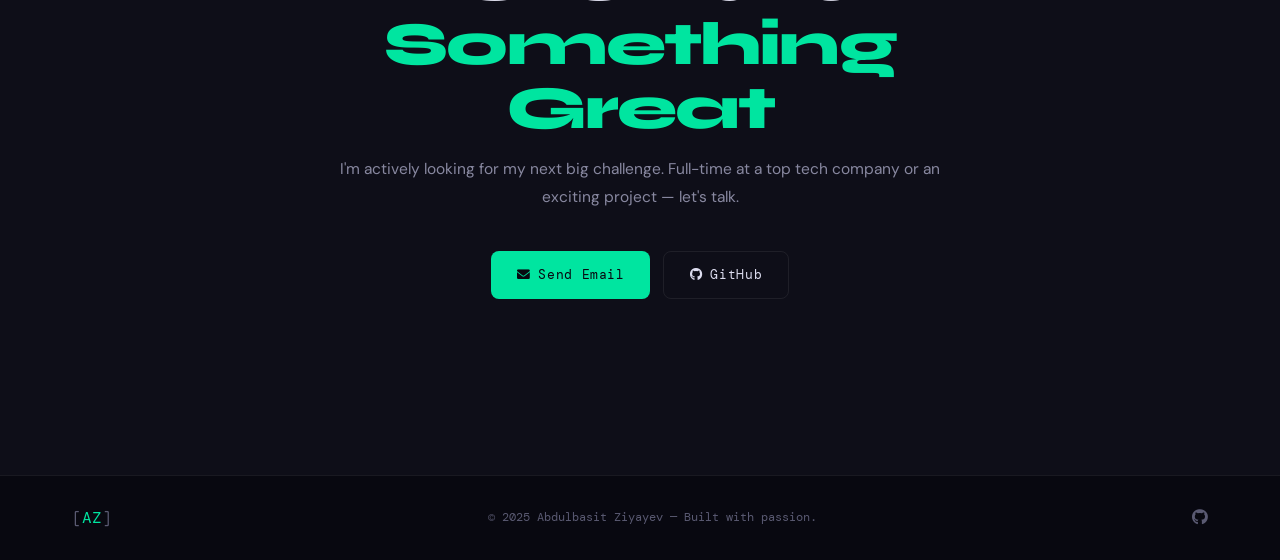
==== commit 7ab7f06a: "Update index.html" ====
--- a/index.html
+++ b/index.html
@@ -65,7 +65,7 @@
       <div class="photo-wrap">
         <div class="photo-ring ring1"></div>
         <div class="photo-ring ring2"></div>
-        <img src="profile_pic.jpg" alt="Abdulbasit Ziyayev" class="hero-photo" />
+        <img src="profile_pic.png" alt="Abdulbasit Ziyayev" class="hero-photo" />
         <div class="photo-badge"><i class="fas fa-code"></i> Full Stack Dev</div>
       </div>
       <div class="hero-counters">
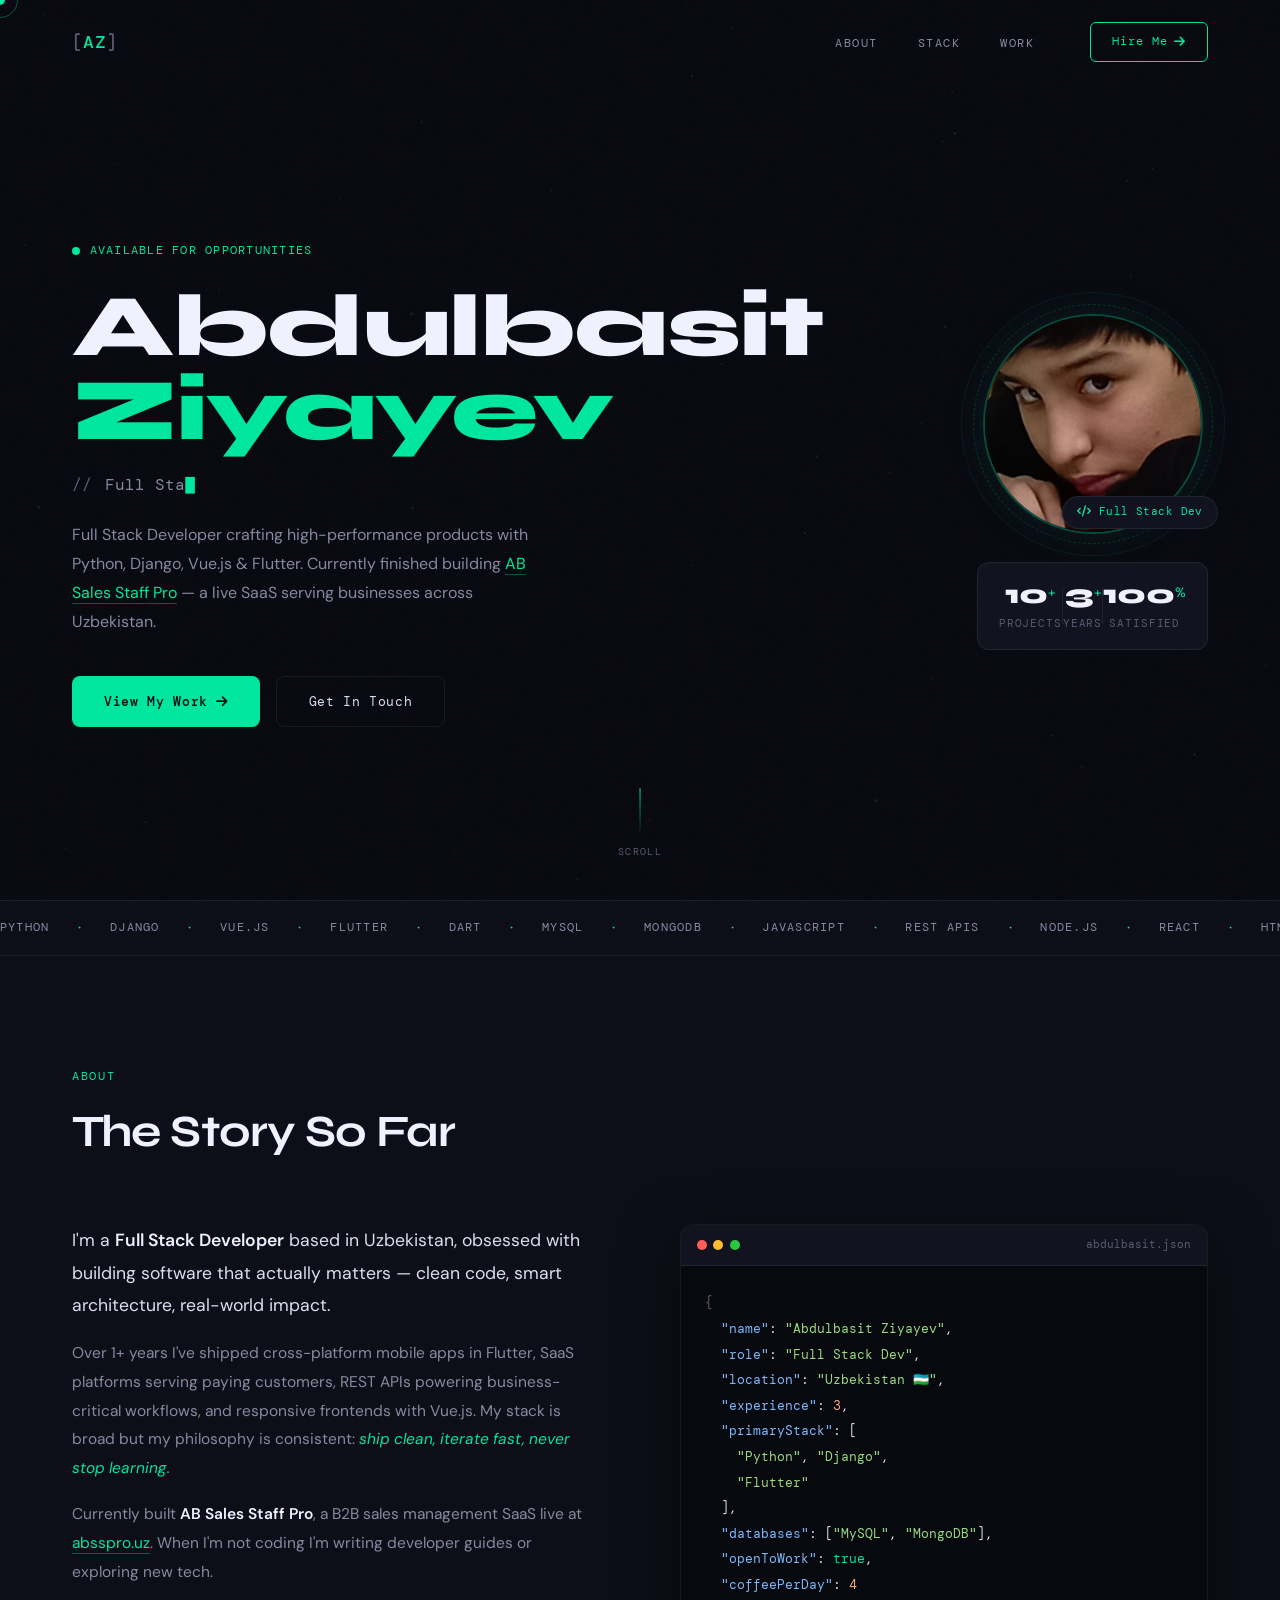
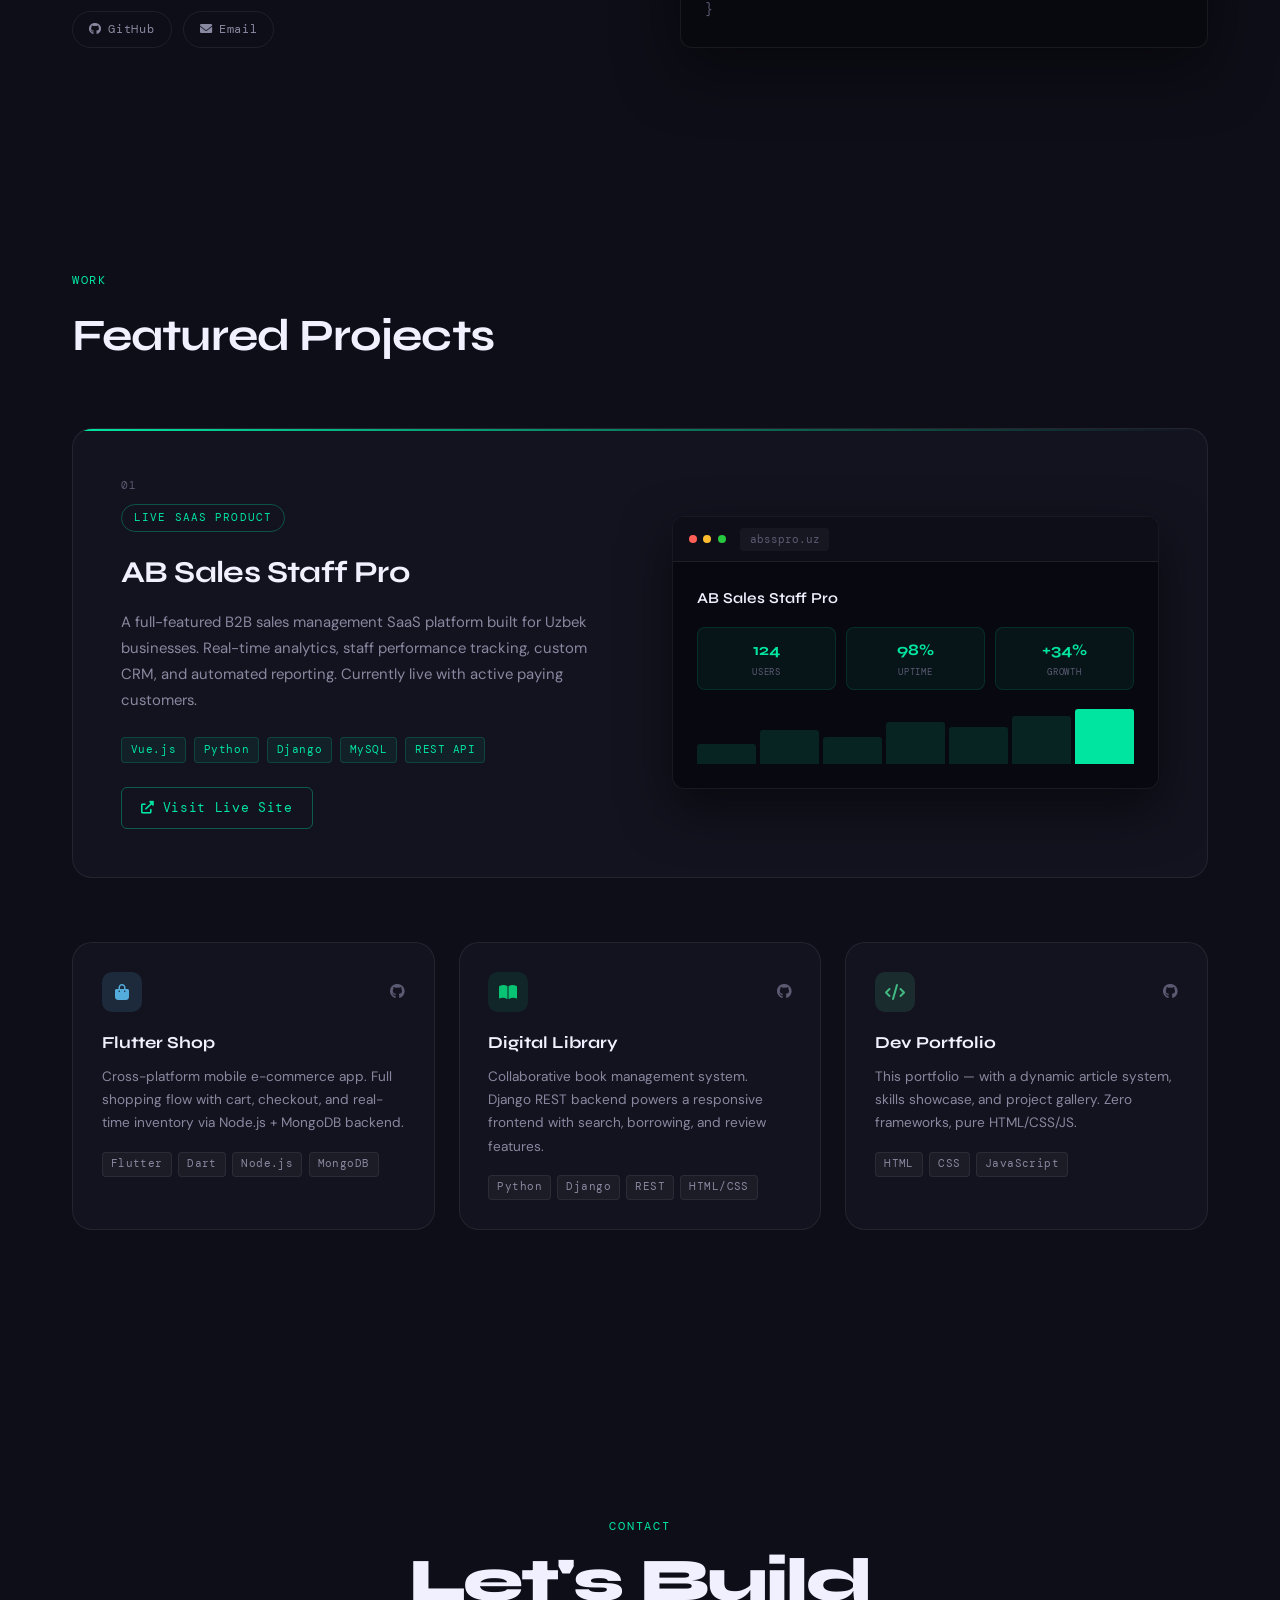
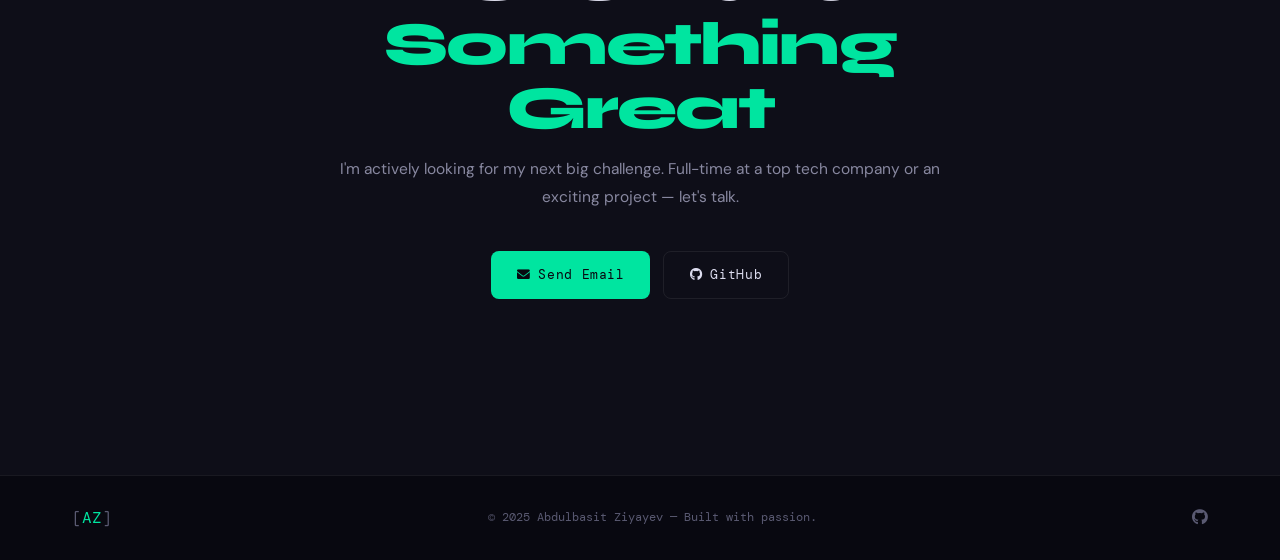
==== commit 6f3e0dc3: "Update print statement from 'Hello' to 'Goodbye'" ====
--- a/index.html
+++ b/index.html
@@ -220,7 +220,7 @@
   <section id="contact" class="section contact-section">
     <div class="sc">
       <div class="contact-box reveal">
-        <span class="stag">05 / Contact</span>
+        <span class="stag">Contact</span>
         <h2 class="contact-h">Let's Build<br><span class="accent">Something Great</span></h2>
         <p class="contact-p">I'm actively looking for my next big challenge. Full-time at a top tech company or an exciting project — let's talk.</p>
         <div class="contact-btns">
